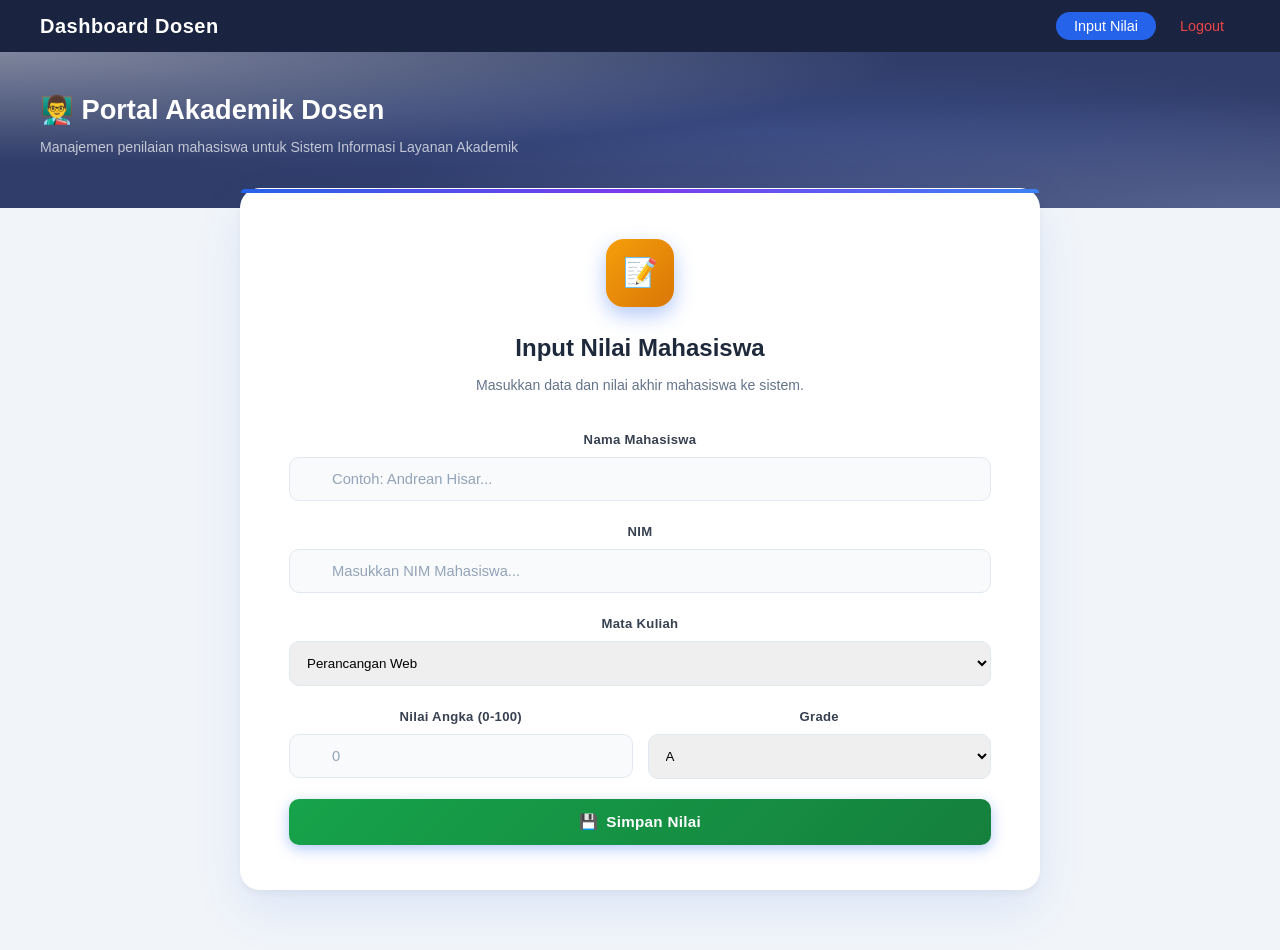
==== dashboard-dosen.html @ 6b9b2388 "update project SIPMK" ====
<!DOCTYPE html>
<html lang="id">
<head>
    <meta charset="UTF-8">
    <meta name="viewport" content="width=device-width, initial-scale=1.0">
    <title>Dashboard Dosen - SIPMK</title>
    <link rel="stylesheet" href="css/style.css">
</head>
<body>
    <header>
        <div class="container header-flex">
            <div class="logo"><h1>Dashboard Dosen</h1></div>
            <nav>
                <ul class="nav-menu">
                    <li><a href="#" class="active">Input Nilai</a></li>
                    <li><a href="login.html" id="btn-logout" style="color: #ef4444;">Logout</a></li>
                </ul>
            </nav>
        </div>
    </header>

    <div class="hasil-hero">
        <div class="container hasil-hero-inner">
            <div class="hasil-hero-left">
                <h2>👨‍🏫 Portal Akademik Dosen</h2>
                <p>Manajemen penilaian mahasiswa untuk Sistem Informasi Layanan Akademik</p>
            </div>
        </div>
    </div>

    <section class="container hasil-penilaian">
        <div class="form-card" style="max-width: 800px; margin: 0 auto; margin-top: -80px;">
            <div class="form-icon" style="background: linear-gradient(135deg, #f59e0b, #d97706);">📝</div>
            <h2>Input Nilai Mahasiswa</h2>
            <p>Masukkan data dan nilai akhir mahasiswa ke sistem.</p>

            <form id="form-input-dosen">
                <div class="form-group">
                    <label class="form-label">Nama Mahasiswa</label>
                    <input type="text" id="in_nama" placeholder="Contoh: Andrean Hisar..." required>
                </div>
                <div class="form-group">
                    <label class="form-label">NIM</label>
                    <input type="text" id="in_nim" placeholder="Masukkan NIM Mahasiswa..." required>
                </div>
                <div class="form-group">
                    <label class="form-label">Mata Kuliah</label>
                    <select id="in_mk" required style="width: 100%; padding: 13px; border: 1.5px solid #e2e8f0; border-radius: 10px;">
                        <option value="Perancangan Web">Perancangan Web</option>
                        <option value="Sistem Basis Data">Sistem Basis Data</option>
                        <option value="Algoritma Pemrograman">Algoritma Pemrograman</option>
                    </select>
                </div>
                <div class="form-group" style="display: flex; gap: 15px;">
                    <div style="flex: 1;">
                        <label class="form-label">Nilai Angka (0-100)</label>
                        <input type="number" id="in_nilai" min="0" max="100" placeholder="0" required>
                    </div>
                    <div style="flex: 1;">
                        <label class="form-label">Grade</label>
                        <select id="in_grade" required style="width: 100%; padding: 13px; border: 1.5px solid #e2e8f0; border-radius: 10px;">
                            <option value="A">A</option>
                            <option value="B+">B+</option>
                            <option value="B">B</option>
                            <option value="C">C</option>
                            <option value="D">D</option>
                            <option value="E">E</option>
                        </select>
                    </div>
                </div>
                <button type="submit" class="btn-submit" style="background: linear-gradient(135deg, #16a34a, #15803d);">
                    <span>💾</span> Simpan Nilai
                </button>
            </form>
        </div>
    </section>
    
    <script src="js/script.js"></script>
</body>
</html>
---- css/style.css ----
/* Reset & General */
* {
    margin: 0;
    padding: 0;
    box-sizing: border-box;
}

body {
    font-family: 'Segoe UI', Arial, sans-serif;
    background-color: #f1f5f9;
    color: #1e293b;
    line-height: 1.6;
    scroll-behavior: smooth;
    min-height: 100vh;
}

.container {
    max-width: 1280px;
    margin: auto;
    padding: 0 40px;
}

/* ===== HEADER ===== */
header {
    background-color: #1a2340;
    color: white;
    padding: 0;
    position: sticky;
    top: 0;
    z-index: 1000;
    height: 52px;
    display: flex;
    align-items: center;
}

.header-flex {
    display: flex;
    justify-content: space-between;
    align-items: center;
    width: 100%;
}

.logo h1 {
    font-size: 1.25rem;
    font-weight: 700;
    color: white;
    letter-spacing: 0.5px;
}

nav ul {
    list-style: none;
    display: flex;
    align-items: center;
    gap: 8px;
}

nav ul li a {
    color: rgba(255, 255, 255, 0.85);
    text-decoration: none;
    font-size: 0.9rem;
    font-weight: 500;
    padding: 6px 16px;
    border-radius: 20px;
    transition: 0.2s;
}

nav ul li a:hover {
    color: white;
    background: rgba(255, 255, 255, 0.1);
}

nav ul li a.active {
    background: #2563eb;
    color: white;
    border-radius: 20px;
    padding: 6px 18px;
}

/* Garis Hr */
hr{
    border:none;
    height:1px;
    background: linear-gradient(to right, transparent, #94a3b8, transparent);
    margin: 0;
}

/* ===== HERO ===== */
.hero {
    background:
        radial-gradient(ellipse at 0% 0%, #212945 0%, transparent 50%),
        radial-gradient(ellipse at 100% 100%, #212945 0%, transparent 50%),
        radial-gradient(ellipse at 100% 0%, #212945 0%, transparent 45%),
        radial-gradient(ellipse at 0% 100%, #212945 0%, transparent 45%), #212945
}

.hero::before {
    content: '';
    position: absolute;
    inset: 0;
    background:
        radial-gradient(ellipse at 60% 50%, rgba(59, 130, 246, 0.15) 0%, transparent 60%),
        radial-gradient(ellipse at 20% 80%, rgba(30, 58, 138, 0.3) 0%, transparent 50%);
}

/* Geometric diagonal lines like reference */
.hero::after {
    content: '';
    position: absolute;
    top: -50%;
    right: 0;
    width: 55%;
    height: 200%;
    background: linear-gradient(135deg, transparent 40%, rgba(255, 255, 255, 0.03) 40%, rgba(255, 255, 255, 0.03) 50%, transparent 50%),
        linear-gradient(135deg, transparent 55%, rgba(255, 255, 255, 0.02) 55%, rgba(255, 255, 255, 0.02) 65%, transparent 65%);
    pointer-events: none;
}

.hero-overlay {
    position: relative;
    z-index: 2;
    padding: 55px 0 70px;
    min-height: 320px;
    display: flex;
    align-items: center;
}

.hero-layout {
    display: flex;
    align-items: center;
    justify-content: space-between;
    width: 100%;
}

.hero-content {
    color: white;
    max-width: 520px;
}

.hero-content .subtitle {
    font-size: 1rem;
    font-weight: 400;
    color: rgba(255, 255, 255, 0.8);
    margin-bottom: 4px;
}

.hero-content h2 {
    font-size: 2.6rem;
    font-weight: 800;
    margin-bottom: 12px;
    line-height: 1.15;
    color: white;
}

.hero-content .desc {
    font-size: 0.95rem;
    color: rgba(255, 255, 255, 0.75);
    margin-bottom: 28px;
}

/* ===== HERO BANNER HASIL ===== */
.hasil-hero {
    background:
        radial-gradient(ellipse at 0% 0%, #7e859c 0%, transparent 50%),
        radial-gradient(ellipse at 100% 100%, #55628f 0%, transparent 50%),
        #303d6a;
    padding: 36px 0 50px;
    position: relative;
    overflow: hidden;
}

.hasil-hero::after {
    content: '';
    position: absolute;
    inset: 0;
    background: radial-gradient(ellipse at 60% 50%, rgba(100, 140, 255, 0.15) 0%, transparent 65%);
    pointer-events: none;
}

.hasil-hero-inner {
    position: relative;
    z-index: 2;
    display: flex;
    align-items: center;
    justify-content: space-between;
}

.hasil-hero-left h2 {
    font-size: 1.7rem;
    font-weight: 800;
    color: white;
    margin-bottom: 4px;
}

.hasil-hero-left p {
    font-size: 0.88rem;
    color: rgba(255, 255, 255, 0.7);
}

/* desain bagian semester */
.semester-badge {
    display: inline-flex;
    align-items: center;
    gap: 6px;
    background: rgba(255, 255, 255, 0.15);
    border: 1px solid rgba(255, 255, 255, 0.25);
    color: white;
    font-size: 0.82rem;
    font-weight: 600;
    padding: 6px 14px;
    border-radius: 20px;
    backdrop-filter: blur(8px);
}

 /* ===== SUMMARY CARDS ===== */
.summary-cards {
    display: grid;
    grid-template-columns: repeat(3, 1fr);
    gap: 16px;
    margin-top: -28px;
    position: relative;
    z-index: 10;
    margin-bottom: 28px;
}

.summary-card {
    background: white;
    border-radius: 14px;
    padding: 20px 22px;
    display: flex;
    align-items: center;
    gap: 16px;
    box-shadow: 0 4px 16px rgba(0, 0, 0, 0.08);
    border: 1px solid #f0f4f8;
    transition: 0.2s;
}

.summary-card:hover {
    transform: translateY(-3px);
    box-shadow: 0 8px 24px rgba(0, 0, 0, 0.1);
}

.summary-icon {
    width: 50px;
    height: 50px;
    border-radius: 12px;
    display: flex;
    align-items: center;
    justify-content: center;
    font-size: 20px;
    flex-shrink: 0;
}

.summary-icon.blue {
    background: linear-gradient(135deg, #dbeafe, #93c5fd);
}

.summary-icon.green {
    background: linear-gradient(135deg, #dcfce7, #6ee7b7);
}

.summary-icon.orange {
    background: linear-gradient(135deg, #fef3c7, #fcd34d);
}

.summary-info h4 {
    font-size: 1.4rem;
    font-weight: 800;
    color: #1e293b;
    line-height: 1;
    margin-bottom: 3px;
}

.summary-info p {
    font-size: 0.78rem;
    color: #64748b;
}

.btn-action {
    display: inline-flex;
    align-items: center;
    gap: 8px;
    background-color: #2563eb;
    color: white;
    padding: 11px 24px;
    border-radius: 6px;
    text-decoration: none;
    font-weight: 600;
    font-size: 0.9rem;
    transition: 0.2s;
}

.btn-action:hover {
    background-color: #1d4ed8;
    transform: translateY(-1px);
}

/* Hero Illustration (laptop mockup area) */
/* ILUSTRASI LAPTOP */
.illustration {
    position: relative;
    width: 480px;
    height: 300px;
}

.laptop {
    position: absolute;
    right: 30px;
    bottom: 30px;
    width: 310px;
}

.laptop-lid {
    width: 280px;
    height: 185px;
    background: #c8d3eb;
    border-radius: 12px 12px 0 0;
    padding: 6px;
    margin-left: 15px;
    box-shadow: 4px -4px 20px rgba(0, 0, 0, 0.25);
}

.laptop-screen {
    width: 100%;
    height: 100%;
    background: white;
    border-radius: 8px 8px 0 0;
    overflow: hidden;
    padding: 12px 14px;
}

.screen-header {
    display: flex;
    justify-content: space-between;
    font-size: 9.5px;
    font-weight: 700;
    color: #374151;
    border-bottom: 1.5px solid #e5e7eb;
    padding-bottom: 7px;
    margin-bottom: 9px;
}

.screen-header span:first-child {
    flex: 1.4;
}

.screen-header span:nth-child(2) {
    flex: 1;
    text-align: center;
}

.screen-header span:last-child {
    flex: 0.8;
    text-align: right;
}

.screen-rows {
    display: flex;
    flex-direction: column;
    gap: 8px;
}

.screen-row {
    display: flex;
    align-items: center;
    justify-content: space-between;
}

.row-bar {
    flex: 1;
    height: 9px;
    background: #eef0f5;
    border-radius: 5px;
    margin-right: 12px;
}

.grade {
    font-size: 8.5px;
    font-weight: 800;
    color: white;
    padding: 2px 6px;
    border-radius: 4px;
    min-width: 22px;
    text-align: center;
}

.grade.a {
    background: #10b981;
}

.grade.bplus {
    background: #3b82f6;
}

.grade.aminus {
    background: #f59e0b;
}

.grade.b {
    background: #ef4444;
}

.window-dots {
    display: flex;
    gap: 4px;
    margin-bottom: 8px;
}

.dot {
    width: 6px;
    height: 6px;
    border-radius: 50%;
    background: #d1d5db;
}

.laptop-base {
    width: 310px;
    height: 14px;
    background: linear-gradient(to bottom, #b0bcdc, #8898c4);
    border-radius: 0 0 6px 6px;
}

.laptop-foot {
    width: 310px;
    height: 6px;
    background: linear-gradient(to bottom, #7080b0, #5a6a9a);
    border-radius: 0 0 8px 8px;
}

.cap-group {
    position: absolute;
    left: 10px;
    bottom: 50px;
}

.cap-wrapper {
    position: relative;
    width: 110px;
    height: 80px;
}

.cap-board {
    position: absolute;
    top: 0;
    left: 50%;
    transform: translateX(-50%);
    width: 110px;
    height: 18px;
    background: linear-gradient(135deg, #1a2a5e, #243580);
    border-radius: 3px;
    box-shadow: 0 4px 12px rgba(0, 0, 0, 0.35);
    z-index: 3;
}

.cap-board::after {
    content: '';
    position: absolute;
    bottom: -5px;
    left: 50%;
    transform: translateX(-50%);
    border-left: 8px solid transparent;
    border-right: 8px solid transparent;
    border-top: 6px solid #1a2a5e;
}

.cap-dome {
    position: absolute;
    top: 16px;
    left: 50%;
    transform: translateX(-50%);
    width: 72px;
    height: 42px;
    background: linear-gradient(160deg, #243580, #1a2a5e);
    border-radius: 6px 6px 10px 10px;
    z-index: 2;
}

.tassel-base {
    position: absolute;
    top: 6px;
    right: 14px;
    width: 8px;
    height: 8px;
    background: #d4a017;
    border-radius: 50%;
    z-index: 4;
}

.tassel-string {
    position: absolute;
    top: 10px;
    right: 17px;
    width: 2px;
    height: 35px;
    background: linear-gradient(to bottom, #d4a017, #b8860b);
    z-index: 4;
}

.tassel-end {
    position: absolute;
    top: 44px;
    right: 10px;
    display: flex;
    gap: 2px;
    z-index: 4;
}

.tassel-end span {
    display: block;
    width: 2px;
    height: 10px;
    background: #d4a017;
    border-radius: 1px;
}

.book-bottom {
    width: 100px;
    height: 14px;
    background: linear-gradient(to right, #1e3a7a, #2a4fa0);
    border-radius: 3px;
    position: absolute;
    bottom: 0;
    left: 0;
    box-shadow: 0 4px 10px rgba(0, 0, 0, 0.3);
}

.book-top {
    width: 90px;
    height: 14px;
    background: linear-gradient(to right, #243f8a, #3058b8);
    border-radius: 3px;
    position: absolute;
    bottom: 14px;
    left: 5px;
}

.diploma {
    position: absolute;
    bottom: -4px;
    left: 50%;
    transform: translateX(-50%);
    width: 70px;
    height: 18px;
    background: #f0e6c8;
    border-radius: 10px;
    border: 1.5px solid #d4c090;
}

.plant-group {
    position: absolute;
    right: 0;
    bottom: 28px;
}

.pot {
    width: 40px;
    height: 30px;
    background: linear-gradient(to bottom, #e8e0d0, #d4c9b0);
    border-radius: 0 0 8px 8px;
    margin: 0 auto;
    position: relative;
}

.pot::before {
    content: '';
    position: absolute;
    top: -5px;
    left: -4px;
    width: 48px;
    height: 10px;
    background: #c8bda0;
    border-radius: 4px;
}

.stem {
    width: 3px;
    height: 35px;
    background: #4a7c3f;
    margin: 0 auto;
    border-radius: 2px;
}

.leaves {
    position: relative;
    width: 80px;
    height: 60px;
    margin: 0 auto;
}

.leaf {
    position: absolute;
    border-radius: 50% 0 50% 0;
}

.shadow-laptop {
    position: absolute;
    bottom: 24px;
    right: 28px;
    width: 300px;
    height: 10px;
    background: rgba(0, 0, 0, 0.2);
    border-radius: 50%;
    filter: blur(6px);
}

.shadow-cap {
    position: absolute;
    bottom: 44px;
    left: 8px;
    width: 110px;
    height: 8px;
    background: rgba(0, 0, 0, 0.18);
    border-radius: 50%;
    filter: blur(5px);
}

.shadow-plant {
    position: absolute;
    bottom: 22px;
    right: 0;
    width: 70px;
    height: 7px;
    background: rgba(0, 0, 0, 0.15);
    border-radius: 50%;
    filter: blur(5px);
}

.laptop-screen .screen-header {
    display: flex;
    justify-content: space-between;
    font-size: 11px;
    font-weight: 600;
    color: #374151;
    border-bottom: 1px solid #e5e7eb;
    padding-bottom: 8px;
    margin-bottom: 10px;
}

.screen-rows {
    display: flex;
    flex-direction: column;
    gap: 7px;
}

.screen-row {
    display: flex;
    justify-content: space-between;
    align-items: center;
}


/* ===== CARDS GRID (overlapping hero) ===== */
.cards-section {
    background: #f1f5f9;
    padding: 0;
    position: relative;
    z-index: 10;
}

.cards-grid {
    display: grid;
    grid-template-columns: repeat(3, 1fr);
    gap: 0;
    margin-top: -30px;
    position: relative;
    z-index: 10;
    background: transparent;
    padding: 0 40px;
    max-width: 1280px;
    margin-left: auto;
    margin-right: auto;
}

.card {
    background: white;
    padding: 28px 30px;
    border-radius: 0;
    box-shadow: 0 2px 12px rgba(0, 0, 0, 0.08);
    display: flex;
    align-items: center;
    gap: 18px;
    cursor: pointer;
    transition: 0.2s;
    border-right: 1px solid #f0f0f0;
    position: relative;
}

.card:first-child {
    border-radius: 10px 0 0 10px;
}

.card:last-child {
    border-radius: 0 10px 10px 0;
    border-right: none;
}

.card:hover {
    background: #fafbff;
}

.card-icon-wrap {
    width: 52px;
    height: 52px;
    border-radius: 10px;
    display: flex;
    align-items: center;
    justify-content: center;
    font-size: 22px;
    flex-shrink: 0;
}

.card-icon-wrap.blue-light {
    background: #dbeafe;
}

.card-icon-wrap.green-light {
    background: #dcfce7;
}

.card-icon-wrap.purple-light {
    background: #ede9fe;
}

.card-text h3 {
    font-size: 1rem;
    font-weight: 700;
    color: #1e293b;
    margin-bottom: 4px;
}

.card-text p {
    font-size: 0.8rem;
    color: #64748b;
    line-height: 1.4;
}

.card-arrow {
    margin-left: auto;
    color: #94a3b8;
    font-size: 1rem;
    flex-shrink: 0;
}

/* ===== STEPS SECTION ===== */
.steps-section {
    background: #f1f5f9;
    padding: 50px 0 40px;
}

.section-title {
    font-size: 1.15rem;
    font-weight: 700;
    color: #1e293b;
    margin-bottom: 6px;
    position: relative;
    display: inline-block;
}

.section-title::after {
    content: '';
    position: absolute;
    bottom: -6px;
    left: 0;
    width: 36px;
    height: 3px;
    background: #2563eb;
    border-radius: 2px;
}

.steps-modern {
    display: grid;
    grid-template-columns: 1fr 80px 1fr 80px 1fr;
    align-items: center;
    gap: 0;
    margin-top: 28px;
}

.step-modern {
    background: white;
    border-radius: 10px;
    padding: 22px 20px;
    display: flex;
    align-items: center;
    gap: 16px;
    border: 1px solid #e8ecf0;
    box-shadow: 0 2px 8px rgba(0, 0, 0, 0.04);
    position: relative;
}

.icon-circle {
    width: 54px;
    height: 54px;
    border-radius: 50%;
    display: flex;
    align-items: center;
    justify-content: center;
    font-size: 22px;
    flex-shrink: 0;
}

.icon-circle.blue {
    background: linear-gradient(135deg, #bfdbfe, #60a5fa);
}

.icon-circle.green {
    background: linear-gradient(135deg, #bbf7d0, #34d399);
}

.icon-circle.purple {
    background: linear-gradient(135deg, #ddd6fe, #a78bfa);
}

.step-text {
    flex: 1;
}

.badge {
    display: inline-flex;
    align-items: center;
    justify-content: center;
    width: 22px;
    height: 22px;
    border-radius: 50%;
    font-size: 11px;
    font-weight: 700;
    color: white;
    margin-bottom: 4px;
}

.badge.blue {
    background: linear-gradient(135deg, #2563eb, #60a5fa);
}

.badge.green {
    background: linear-gradient(135deg, #16a34a, #34d399);
}

.badge.purple {
    background: linear-gradient(135deg, #7c3aed, #a78bfa);
}

.step-text h3 {
    font-size: 0.95rem;
    font-weight: 700;
    color: #1e293b;
    margin-bottom: 3px;
}

.step-text p {
    font-size: 0.78rem;
    color: #64748b;
    line-height: 1.4;
}

/* Connector */
.connector {
    display: flex;
    align-items: center;
    justify-content: center;
    position: relative;
    height: 2px;
}

.connector::before {
    content: "";
    position: absolute;
    width: 100%;
    height: 2px;
    background: repeating-linear-gradient(to right,
            #cbd5e1, #cbd5e1 5px,
            transparent 5px, transparent 10px);
}

.circle-arrow {
    width: 30px;
    height: 30px;
    background: white;
    border-radius: 50%;
    border: 1px solid #e2e8f0;
    display: flex;
    align-items: center;
    justify-content: center;
    font-size: 13px;
    color: #475569;
    z-index: 2;
    box-shadow: 0 1px 4px rgba(0, 0, 0, 0.08);
}

/* ===== INFO / STATS SECTION ===== */
.info-section {
    background: #f1f5f9;
    padding: 20px 0 50px;
}

.info-grid {
    display: grid;
    grid-template-columns: repeat(3, 1fr);
    gap: 20px;
}

.info-box {
    background: white;
    border-radius: 12px;
    padding: 28px 30px;
    display: flex;
    align-items: center;
    gap: 20px;
    box-shadow: 0 2px 8px rgba(0, 0, 0, 0.05);
    border: 1px solid #e8ecf0;
    position: relative;
    overflow: hidden;
}

.info-icon {
    width: 58px;
    height: 58px;
    border-radius: 50%;
    display: flex;
    align-items: center;
    justify-content: center;
    font-size: 24px;
    flex-shrink: 0;
    color: white;
}

.info-icon.blue {
    background: linear-gradient(135deg, #1d4ed8, #3b82f6);
    box-shadow: 0 4px 14px rgba(37, 99, 235, 0.4);
}

.info-icon.green {
    background: linear-gradient(135deg, #15803d, #22c55e);
    box-shadow: 0 4px 14px rgba(22, 163, 74, 0.4);
}

.info-icon.purple {
    background: linear-gradient(135deg, #6d28d9, #a855f7);
    box-shadow: 0 4px 14px rgba(124, 58, 237, 0.4);
}

.info-content h3 {
    font-size: 2rem;
    font-weight: 800;
    line-height: 1;
    margin-bottom: 2px;
}

.info-content h3.blue-text {
    background: linear-gradient(135deg, #1d4ed8, #3b82f6);
    -webkit-background-clip: text;
    -webkit-text-fill-color: transparent;
    background-clip: text;
}

.info-content h3.green-text {
    background: linear-gradient(135deg, #15803d, #22c55e);
    -webkit-background-clip: text;
    -webkit-text-fill-color: transparent;
    background-clip: text;
}

.info-content h3.purple-text {
    background: linear-gradient(135deg, #6d28d9, #a855f7);
    -webkit-background-clip: text;
    -webkit-text-fill-color: transparent;
    background-clip: text;
}

.info-content .info-label {
    font-size: 0.85rem;
    font-weight: 600;
    color: #374151;
}

.info-content .info-sub {
    font-size: 0.75rem;
    color: #94a3b8;
}

/* ===== FORM SECTION ===== */
.form-section {
    display: flex;
    justify-content: center;
    align-items: center;
    min-height: calc(100vh - 52px);
    padding: 40px 20px;
    position: relative;
    overflow: hidden;
}

/* ===== CARD BARU ===== */
.form-card {
    background: white;
    padding: 50px 48px 44px;
    border-radius: 20px;
    width: 100%;
    max-width: 480px;
    box-shadow:
        0 4px 6px rgba(0,0,0,0.04),
        0 20px 50px rgba(37,99,235,0.10);
    position: relative;
    z-index: 2;
    border: 1px solid rgba(255,255,255,0.8);
    text-align: center;
}

/* Garis aksen atas card */
.form-card::before {
    content: '';
    position: absolute;
    top: 0;
    left: 0;
    right: 0;
    height: 4px;
    background: linear-gradient(90deg, #2563eb, #7c3aed, #3b82f6);
    border-radius: 20px 20px 0 0;
}

.form-card h2 {
    font-size: 1.5rem;
    font-weight: 800;
    color: #1e293b;
    margin-bottom: 8px;
    text-align: center;
}

.form-card p {
    font-size: 0.88rem;
    color: #64748b;
    margin-bottom: 32px;
    text-align: center;
    line-height: 1.5;
}


/* Background dekorasi lingkaran */
.form-section::before {
    content: '';
    position: absolute;
    top: -120px;
    right: -120px;
    width: 400px;
    height: 400px;
    background: radial-gradient(circle, rgba(37,99,235,0.08) 0%, transparent 70%);
    border-radius: 50%;
    pointer-events: none;
}

.form-section::after {
    content: '';
    position: absolute;
    bottom: -100px;
    left: -100px;
    width: 350px;
    height: 350px;
    background: radial-gradient(circle, rgba(124,58,237,0.07) 0%, transparent 70%);
    border-radius: 50%;
    pointer-events: none;
}

/* Icon di atas judul */
.form-icon{
    width: 68px;
    height: 68px;
    background: linear-gradient(135deg, #2563eb, #7c3aed);
    border-radius: 18px;
    display: flex;
    align-items: center;
    justify-content: center;
    font-size: 28px;
    margin: 0 auto 22px;
    box-shadow: 0 8px 20px rgba(37,99,235,0.35);
}
/* Label input */
.form-label{
    display: block;
    font-size: 0.82rem;
    font-weight: 600;
    color: #374151;
    margin-bottom: 7px;
    letter-spacing: 0.3px;
}

 /* Input field baru */
 .form-group {
    margin-bottom: 20px;
    position: relative;
}

.input-icon {
    position: absolute;
    left: 14px;
    top: 50%;
    transform: translateY(-50%);
    font-size: 16px;
    color: #94a3b8;
    pointer-events: none;
}

.form-group input {
    width: 100%;
    padding: 13px 14px 13px 42px;
    border: 1.5px solid #e2e8f0;
    border-radius: 10px;
    outline: none;
    font-size: 0.92rem;
    color: #1e293b;
    background: #f8fafc;
    transition: 0.2s;
}

.form-group input:focus {
    border-color: #2563eb;
    background: white;
    box-shadow: 0 0 0 3px rgba(37,99,235,0.12);
}

.form-group input::placeholder {
    color: #94a3b8;
}

/* Tombol Submit */
.btn-submit {
    width: 100%;
    padding: 14px;
    background: linear-gradient(135deg, #2563eb, #1d4ed8);
    color: white;
    border: none;
    border-radius: 10px;
    cursor: pointer;
    font-weight: 700;
    font-size: 0.95rem;
    letter-spacing: 0.3px;
    transition: 0.25s;
    box-shadow: 0 4px 14px rgba(37,99,235,0.35);
    margin-top: 4px;
    display: flex;
    align-items: center;
    justify-content: center;
    gap: 8px;
}

.btn-submit:hover {
    background: linear-gradient(135deg, #1d4ed8, #1e40af);
    transform: translateY(-2px);
    box-shadow: 0 8px 20px rgba(37,99,235,0.45);
}

.btn-submit:active {
    transform: translateY(0);
}

/* Link balik dari hasil */
.back-btn {
    display: inline-flex;
    align-items: center;
    gap: 8px;
    background: rgb(255, 255, 255);
    color: rgba(0, 0, 0, 0.795);
    padding: 10px 20px;
    border-radius: 10px;
    text-decoration: none;
    font-size: 0.85rem;
    font-weight: 600;
    border: 1px solid #e2e8f0;
    transition: 0.2s;
    box-shadow: 0 2px 6px rgba(0, 0, 0, 0.05);
}

.back-btn:hover {
    background: #f8faff;
    border-color: #2563eb;
    color: #2563eb;
    transform: translateX(-3px);
}


/* Link balik ke beranda */
.back-link {
    display: flex;
    align-items: center;
    justify-content: center;
    gap: 6px;
    margin-top: 22px;
    font-size: 0.83rem;
    color: #536d91;
    text-decoration: none;
    transition: 0.2s;
}

.back-link:hover {
    color: #2563eb;
}

/* Badge info di bawah form */
.form-badge {
    display: flex;
    align-items: center;
    gap: 8px;
    background: linear-gradient(135deg, #eff6ff, #f5f3ff);
    border: 1px solid #dbeafe;
    border-radius: 10px;
    padding: 12px 16px;
    margin-top: 20px;
}

.form-badge span {
    font-size: 13px;
}

.form-badge p {
    font-size: 0.78rem;
    color: #3b82f6;
    margin: 0;
    font-weight: 500;
    text-align: left;
}

/* ===== TABLE ===== */
.hasil-penilaian {
    padding: 60px 0;
}

.styled-table {
    width: 100%;
    border-collapse: collapse;
    background: white;
    box-shadow: 0 0 20px rgba(0, 0, 0, 0.05);
    border-radius: 10px;
    overflow: hidden;
}

.styled-table thead tr {
    background-color: #1a2340;
    color: white;
    text-align: left;
}

.styled-table th,
.styled-table td {
    padding: 15px 20px;
    font-size: 0.9rem;
}

.styled-table tbody tr {
    border-bottom: 1px solid #f0f0f0;
    transition: 0.15s;
}

.styled-table tbody tr:hover {
    background: #f8fafc;
}

/* Edit Bagian Status */
.status-lulus {
    display: inline-flex;
    align-items: center;
    gap: 5px;
    background: linear-gradient(135deg, #d1fae5, #a7f3d0);
    color: #065f46;
    padding: 5px 14px;
    border-radius: 20px;
    font-size: 0.78rem;
    font-weight: 700;
    border: 1px solid #6ee7b7;
}

.status-ulang {
    display: inline-flex;
    align-items: center;
    gap: 5px;
    background: linear-gradient(135deg, #fee2e2, #fecaca);
    color: #991b1b;
    padding: 5px 14px;
    border-radius: 20px;
    font-size: 0.78rem;
    font-weight: 700;
    border: 1px solid #fca5a5;
}

/* Nilai bar visual */
.nilai-cell {
    display: flex;
    align-items: center;
    gap: 10px;
}

.nilai-bar-bg {
    width: 60px;
    height: 6px;
    background: #e5e7eb;
    border-radius: 3px;
    overflow: hidden;
}

.nilai-bar-fill {
    height: 100%;
    border-radius: 3px;
}

.nilai-bar-fill.tinggi {
    background: linear-gradient(90deg, #10b981, #34d399);
}

.nilai-bar-fill.sedang {
    background: linear-gradient(90deg, #3b82f6, #60a5fa);
    }

.nilai-bar-fill.rendah {
    background: linear-gradient(90deg, #ef4444, #f87171);
}

/* ===== IDENTITAS CARD ===== */
.identitas-card {
    background: white;
    border-radius: 16px;
    padding: 0;
    margin-bottom: 24px;
    box-shadow: 0 2px 12px rgba(0, 0, 0, 0.06);
    border: 1px solid #e8ecf4;
    overflow: hidden;
}

.identitas-header {
    background: linear-gradient(135deg, #46568b, #36486e);
    padding: 14px 24px;
    display: flex;
    align-items: center;
    gap: 10px;
}

.identitas-header h3 {
    color: white;
    font-size: 0.92rem;
    font-weight: 700;
}

.identitas-header span {
    font-size: 18px;
}

.identitas-body {
    padding: 20px 24px;
    display: grid;
    grid-template-columns: repeat(2, 1fr);
    gap: 14px 30px;
}

.identitas-item {
    display: flex;
    flex-direction: column;
    gap: 3px;
}

.identitas-item .label {
    font-size: 0.72rem;
    font-weight: 600;
    color: #94a3b8;
    text-transform: uppercase;
    letter-spacing: 0.5px;
}

.identitas-item .value {
    font-size: 0.9rem;
    font-weight: 600;
    color: #1e293b;
}

/* ===== TABEL Edit ===== */
.table-wrapper {
    background: white;
    border-radius: 16px;
    overflow: hidden;
    box-shadow: 0 2px 12px rgba(0, 0, 0, 0.06);
    border: 1px solid #e8ecf4;
}

.table-top {
    padding: 18px 24px;
    display: flex;
    align-items: center;
    justify-content: space-between;
    border-bottom: 1px solid #f1f5f9;
}

.table-top h3 {
    font-size: 0.95rem;
    font-weight: 700;
    color: #1e293b;
    display: flex;
    align-items: center;
    gap: 8px;
}

.total-sks {
    font-size: 0.8rem;
    color: #64748b;
    background: #f1f5f9;
    padding: 5px 12px;
    border-radius: 20px;
    font-weight: 500;
}



.styled-table thead tr {
    background: linear-gradient(135deg, #38435f, #425070);
    color: white;
    text-align: left;
}

.styled-table th {
    padding: 14px 20px;
    font-size: 0.82rem;
    font-weight: 700;
    letter-spacing: 0.3px;
}

.styled-table td {
    padding: 15px 20px;
    font-size: 0.88rem;
    color: #374151;
    border-bottom: 1px solid #f1f5f9;
}

.styled-table tbody tr:last-child td {
    border-bottom: none;
}

.styled-table tbody tr:hover {
    background: #f8faff;
}

/* Huruf grade warna */
.huruf-a {
    color: #059669;
    font-weight: 800;
    font-size: 1rem;
}

.huruf-bplus {
    color: #2563eb;
    font-weight: 800;
    font-size: 1rem;
}

.huruf-b {
    color: #7c3aed;
    font-weight: 800;
    font-size: 1rem;
}

.huruf-d {
    color: #dc2626;
    font-weight: 800;
    font-size: 1rem;
}



/* ===== FOOTER ===== */
footer {
    background-color: #111827;
    color: #6b7280;
    padding: 14px 0;
}


.footer-flex {
    display: flex;
    justify-content: center;
    align-items: center;
    text-align: center;
    flex-direction: column;
    font-size: 0.82rem;
}

.footer-left p {
    margin-bottom: 4px;
}

.hasil-footer {
    margin-top: 28px;
    display: flex;
    align-items: center;
    justify-content: space-between;
    padding: 16px 0;
}

/* ===== ACTIVE STATE SAAT DIKLIK ===== */

/* Card aktif */
.card {
    cursor: pointer;
    transition: 0.6s;
}

.card.active {
    background: linear-gradient(135deg, #1e40af 0%, #2563eb 50%, #3b82f6 100%);
    box-shadow: 0 8px 25px rgba(37, 99, 235, 0.4);
    border-right-color: transparent;
}

.card.active .card-text h3 {
    color: white;
}

.card.active .card-text p {
    color: rgba(255, 255, 255, 0.8);
}

.card.active .card-arrow {
    color: white;
}

.card.active .card-icon-wrap {
    background: rgba(255, 255, 255, 0.25) !important;
}

/* Card icon gradient */
.card-icon-wrap.blue-light {
    background: linear-gradient(135deg, #bfdbfe, #93c5fd);
}

.card-icon-wrap.green-light {
    background: linear-gradient(135deg, #bbf7d0, #6ee7b7);
}

.card-icon-wrap.purple-light {
    background: linear-gradient(135deg, #ddd6fe, #c4b5fd);
}

/* Step aktif */
.step-modern {
    cursor: pointer;
    transition: 0.25s;
}

.step-modern.active-blue {
    background: linear-gradient(135deg, #eff6ff, #dbeafe);
    border-left: 4px solid #2563eb;
    box-shadow: 0 6px 20px rgba(37, 99, 235, 0.2);
}

.step-modern.active-green {
    background: linear-gradient(135deg, #f0fdf4, #dcfce7);
    border-left: 4px solid #16a34a;
    box-shadow: 0 6px 20px rgba(22, 163, 74, 0.2);
}

.step-modern.active-purple {
    background: linear-gradient(135deg, #faf5ff, #ede9fe);
    border-left: 4px solid #7c3aed;
    box-shadow: 0 6px 20px rgba(124, 58, 237, 0.2);
}

/* Info box aktif */
.info-box {
    cursor: pointer;
    transition: 0.25s;
}

.info-box.active-blue {
    background: linear-gradient(135deg, #eff6ff, #dbeafe);
    border-left: 4px solid #2563eb;
    transform: translateY(-4px);
    box-shadow: 0 12px 30px rgba(37, 99, 235, 0.15);
}

.info-box.active-green {
    background: linear-gradient(135deg, #f0fdf4, #dcfce7);
    border-left: 4px solid #16a34a;
    transform: translateY(-4px);
    box-shadow: 0 12px 30px rgba(22, 163, 74, 0.15);
}

.info-box.active-purple {
    background: linear-gradient(135deg, #faf5ff, #ede9fe);
    border-left: 4px solid #7c3aed;
    transform: translateY(-4px);
    box-shadow: 0 12px 30px rgba(124, 58, 237, 0.15);
}

#menu-toggle{
    display: none;
}

.nav-toggle{
    display: none;
    flex-direction: column;
    gap: 5px;
    cursor: pointer;
}

.nav-toggle span {
    width: 25px;
    height: 3px;
    background: white;
    border-radius: 2px;
}

.nav-menu{
    display: flex;
    gap: 8px;
}

/* RESPONSIVE - TABLET */
@media (max-width: 1024px) {
    .container {
        padding: 0 24px;
    }

    .info-grid {
        grid-template-columns: 1fr 1fr;
    }

    .steps-modern {
        grid-template-columns: 1fr;
        gap: 16px;
    }

    .connector {
        display: none;
    }
}

/* RESPONSIVE - MOBILE */
@media (max-width: 768px) {
    .header-flex{
        flex-wrap: wrap;
    }

    nav {
        position: relative;
    }

    .nav-toggle{
        display: flex;
        align-items: center;
    }

    .nav-menu{
        position: absolute;
        top: 50px;
        right: 0;
        background: #1a2340;
        flex-direction: column;
        width: 220px;
        padding: 10px;
        border-radius: 10px;
        display: none;
    }

    #menu-toggle:checked ~ .nav-menu {
    display: flex;
    }

    .hero-layout {
        flex-direction: column;
        text-align: center;
        gap: 30px;
    }

    .hero-content {
        max-width: 100%;
    }


    .illustration {
        width: 100%;
        height: auto;
    }

    .laptop {
        position: relative;
        width: 90%;
        margin: auto;
        right: 0;
        bottom: 0;
    }

    .laptop-lid {
        width: 100%;
    }

    .laptop-base,
    .laptop-foot {
        width: 100%;
    }

    .nav-menu li {
        width: 100%;
    }

    .nav-menu li a {
        display: block;
        width: 100%;
    }

    header {
        height: auto;
        padding: 10px 0;
    }

    .header-flex {
        flex-direction: row;
        justify-content: space-between;
        align-items: center;
    }

    .info-grid {
        grid-template-columns: 1fr;
    }

    .cards-grid {
        grid-template-columns: 1fr;
        margin-top: 20px;
    }

    .summary-cards {
        grid-template-columns: 1fr;
    }

    .identitas-body {
        grid-template-columns: 1fr;
    }

    .table-wrapper {
        overflow-x: auto;
    }

    .styled-table {
        min-width: 600px;
    }
}

/* SMALL MOBILE (HP kecil) */
@media (max-width: 480px) {

    body {
        font-size: 14px;
    }

    .hero-content h2 {
        font-size: 1.8rem;
    }

    .info-box {
        padding: 20px;
    }

    .form-card {
        padding: 30px 20px;
    }

    footer {
        font-size: 0.7rem;
        padding: 8px 0;
    }
}

/* Animasi */ 
@keyframes fadeIn { 
    from { 
        opacity: 0; 
        transform: translateY(20px); 
    } 
    to { 
        opacity: 1; 
        transform: translateY(0); 
    } 
} 

.hero { 
    animation: fadeIn 0.6s ease;  
}
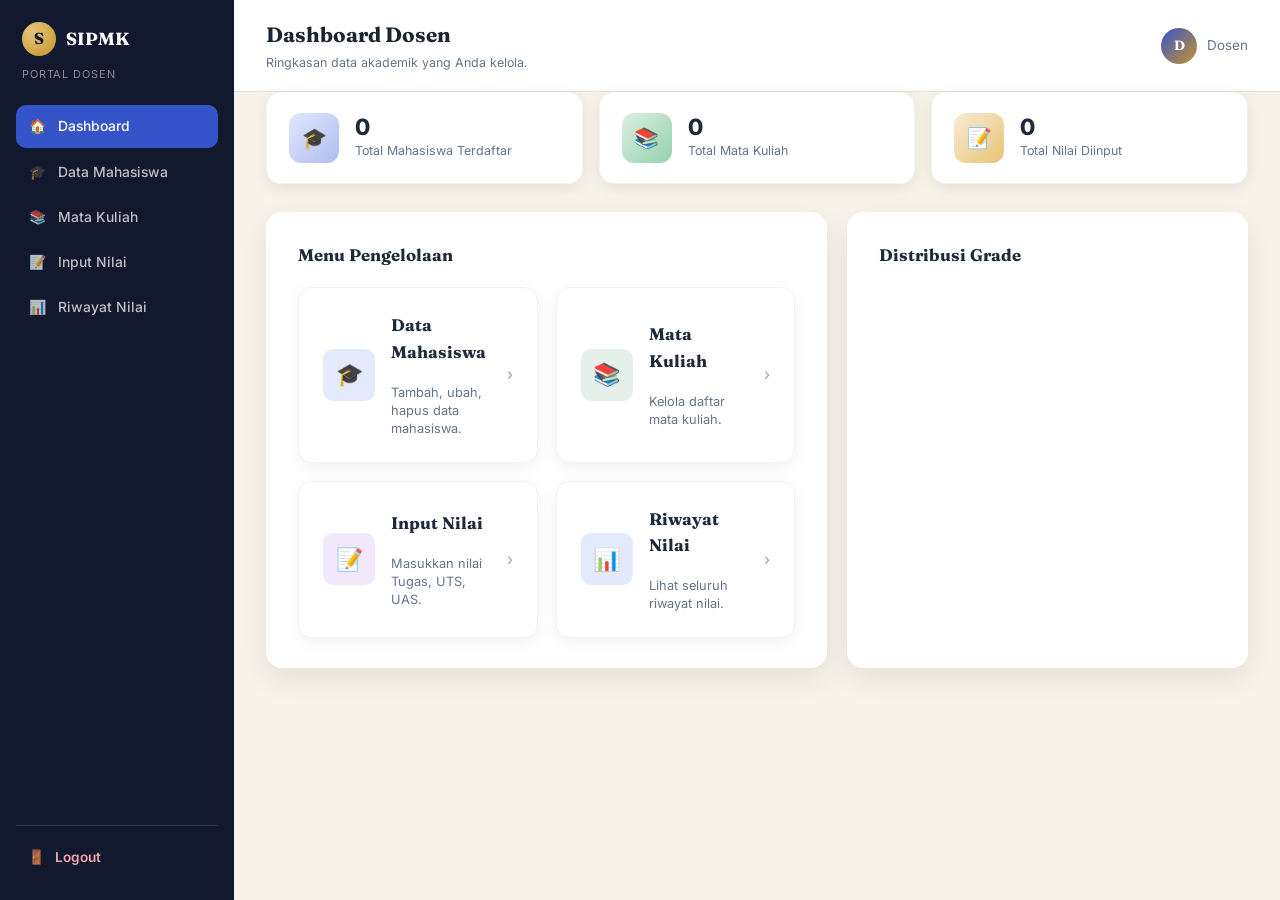
==== commit ed167230: "Bagian Fathur Rizky Ananda" ====
--- a/dashboard-dosen.html
+++ b/dashboard-dosen.html
@@ -4,77 +4,124 @@
     <meta charset="UTF-8">
     <meta name="viewport" content="width=device-width, initial-scale=1.0">
     <title>Dashboard Dosen - SIPMK</title>
+    <link rel="preconnect" href="https://fonts.googleapis.com">
+    <link rel="preconnect" href="https://fonts.gstatic.com" crossorigin>
+    <link href="https://fonts.googleapis.com/css2?family=Fraunces:opsz,wght@9..144,500;9..144,700;9..144,800&family=Inter:wght@400;500;600;700;800&family=JetBrains+Mono:wght@500;700&display=swap" rel="stylesheet">
     <link rel="stylesheet" href="css/style.css">
 </head>
 <body>
-    <header>
-        <div class="container header-flex">
-            <div class="logo"><h1>Dashboard Dosen</h1></div>
-            <nav>
-                <ul class="nav-menu">
-                    <li><a href="#" class="active">Input Nilai</a></li>
-                    <li><a href="login.html" id="btn-logout" style="color: #ef4444;">Logout</a></li>
-                </ul>
+    <div class="app-shell">
+        <aside class="sidebar">
+            <div class="sidebar-brand">
+                <span class="seal">S</span>
+                <h1>SIPMK</h1>
+            </div>
+            <p class="sidebar-role">Portal Dosen</p>
+            <nav class="sidebar-nav">
+                <a href="dashboard-dosen.html" class="active"><span class="icon">🏠</span> Dashboard</a>
+                <a href="data-mahasiswa.html"><span class="icon">🎓</span> Data Mahasiswa</a>
+                <a href="matakuliah.html"><span class="icon">📚</span> Mata Kuliah</a>
+                <a href="input-nilai.html"><span class="icon">📝</span> Input Nilai</a>
+                <a href="riwayat.html"><span class="icon">📊</span> Riwayat Nilai</a>
             </nav>
-        </div>
-    </header>
+            <div class="sidebar-foot">
+                <a href="#" onclick="logout('login-dosen.html')"><span class="icon">🚪</span> Logout</a>
+            </div>
+        </aside>
+        <div class="sidebar-backdrop"></div>
 
-    <div class="hasil-hero">
-        <div class="container hasil-hero-inner">
-            <div class="hasil-hero-left">
-                <h2>👨‍🏫 Portal Akademik Dosen</h2>
-                <p>Manajemen penilaian mahasiswa untuk Sistem Informasi Layanan Akademik</p>
+        <main class="app-main">
+            <div class="mobile-topbar">
+                <button id="sidebarOpen" type="button">☰</button>
+                <h2>Dashboard Dosen</h2>
             </div>
-        </div>
+
+            <div class="topbar">
+                <div>
+                    <h2>Dashboard Dosen</h2>
+                    <p>Ringkasan data akademik yang Anda kelola.</p>
+                </div>
+                <div class="topbar-user">
+                    <div class="avatar">D</div>
+                    <span>Dosen</span>
+                </div>
+            </div>
+
+            <div class="app-content">
+                <div class="summary-cards">
+                    <div class="summary-card">
+                        <div class="summary-icon blue">🎓</div>
+                        <div class="summary-info">
+                            <h4 id="statMahasiswa">0</h4>
+                            <p>Total Mahasiswa Terdaftar</p>
+                        </div>
+                    </div>
+                    <div class="summary-card">
+                        <div class="summary-icon green">📚</div>
+                        <div class="summary-info">
+                            <h4 id="statMK">0</h4>
+                            <p>Total Mata Kuliah</p>
+                        </div>
+                    </div>
+                    <div class="summary-card">
+                        <div class="summary-icon orange">📝</div>
+                        <div class="summary-info">
+                            <h4 id="statNilai">0</h4>
+                            <p>Total Nilai Diinput</p>
+                        </div>
+                    </div>
+                </div>
+
+                <div style="display:grid; grid-template-columns: 1.4fr 1fr; gap:20px; margin-bottom:28px;" class="dosen-grid">
+                    <div class="panel" style="margin-top:0;">
+                        <h3>Menu Pengelolaan</h3>
+                        <div class="quick-links" style="margin-bottom:0;">
+                            <a href="data-mahasiswa.html" class="link-card">
+                                <div class="card-icon-wrap blue-light">🎓</div>
+                                <div class="card-text">
+                                    <h3>Data Mahasiswa</h3>
+                                    <p>Tambah, ubah, hapus data mahasiswa.</p>
+                                </div>
+                                <span class="card-arrow">›</span>
+                            </a>
+                            <a href="matakuliah.html" class="link-card">
+                                <div class="card-icon-wrap green-light">📚</div>
+                                <div class="card-text">
+                                    <h3>Mata Kuliah</h3>
+                                    <p>Kelola daftar mata kuliah.</p>
+                                </div>
+                                <span class="card-arrow">›</span>
+                            </a>
+                            <a href="input-nilai.html" class="link-card">
+                                <div class="card-icon-wrap purple-light">📝</div>
+                                <div class="card-text">
+                                    <h3>Input Nilai</h3>
+                                    <p>Masukkan nilai Tugas, UTS, UAS.</p>
+                                </div>
+                                <span class="card-arrow">›</span>
+                            </a>
+                            <a href="riwayat.html" class="link-card">
+                                <div class="card-icon-wrap blue-light">📊</div>
+                                <div class="card-text">
+                                    <h3>Riwayat Nilai</h3>
+                                    <p>Lihat seluruh riwayat nilai.</p>
+                                </div>
+                                <span class="card-arrow">›</span>
+                            </a>
+                        </div>
+                    </div>
+
+                    <div class="panel" style="margin-top:0;">
+                        <h3>Distribusi Grade</h3>
+                        <div class="chart-card" id="gradeChart" style="box-shadow:none; padding:0;"></div>
+                    </div>
+                </div>
+            </div>
+        </main>
     </div>
 
-    <section class="container hasil-penilaian">
-        <div class="form-card" style="max-width: 800px; margin: 0 auto; margin-top: -80px;">
-            <div class="form-icon" style="background: linear-gradient(135deg, #f59e0b, #d97706);">📝</div>
-            <h2>Input Nilai Mahasiswa</h2>
-            <p>Masukkan data dan nilai akhir mahasiswa ke sistem.</p>
-
-            <form id="form-input-dosen">
-                <div class="form-group">
-                    <label class="form-label">Nama Mahasiswa</label>
-                    <input type="text" id="in_nama" placeholder="Contoh: Andrean Hisar..." required>
-                </div>
-                <div class="form-group">
-                    <label class="form-label">NIM</label>
-                    <input type="text" id="in_nim" placeholder="Masukkan NIM Mahasiswa..." required>
-                </div>
-                <div class="form-group">
-                    <label class="form-label">Mata Kuliah</label>
-                    <select id="in_mk" required style="width: 100%; padding: 13px; border: 1.5px solid #e2e8f0; border-radius: 10px;">
-                        <option value="Perancangan Web">Perancangan Web</option>
-                        <option value="Sistem Basis Data">Sistem Basis Data</option>
-                        <option value="Algoritma Pemrograman">Algoritma Pemrograman</option>
-                    </select>
-                </div>
-                <div class="form-group" style="display: flex; gap: 15px;">
-                    <div style="flex: 1;">
-                        <label class="form-label">Nilai Angka (0-100)</label>
-                        <input type="number" id="in_nilai" min="0" max="100" placeholder="0" required>
-                    </div>
-                    <div style="flex: 1;">
-                        <label class="form-label">Grade</label>
-                        <select id="in_grade" required style="width: 100%; padding: 13px; border: 1.5px solid #e2e8f0; border-radius: 10px;">
-                            <option value="A">A</option>
-                            <option value="B+">B+</option>
-                            <option value="B">B</option>
-                            <option value="C">C</option>
-                            <option value="D">D</option>
-                            <option value="E">E</option>
-                        </select>
-                    </div>
-                </div>
-                <button type="submit" class="btn-submit" style="background: linear-gradient(135deg, #16a34a, #15803d);">
-                    <span>💾</span> Simpan Nilai
-                </button>
-            </form>
-        </div>
-    </section>
-    
     <script src="js/script.js"></script>
+    <script src="js/ui.js"></script>
+    <script src="js/dashboard-dosen.js"></script>
 </body>
-</html>+</html>
--- a/css/style.css
+++ b/css/style.css
@@ -1462,6 +1462,7 @@
     background-color: #111827;
     color: #6b7280;
     padding: 14px 0;
+    margin-top: 38px;
 }
 
 
@@ -1772,4 +1773,478 @@
 
 .hero { 
     animation: fadeIn 0.6s ease;  
-} +} 
+/* =========================================================
+   TAMBAHAN: PANEL CRUD, HUB DASHBOARD, TABEL FORM (Lanjutan Proyek)
+   ========================================================= */
+.page-hero {
+    background:
+        radial-gradient(ellipse at 0% 0%, #212945 0%, transparent 50%),
+        linear-gradient(135deg, #1a2340 0%, #232c4f 100%);
+    padding: 34px 0 70px;
+    color: #fff;
+}
+
+.page-hero h2 { font-size: 1.5rem; font-weight: 800; margin-bottom: 6px; }
+.page-hero p { font-size: 0.85rem; color: rgba(255,255,255,0.75); }
+
+.page-body { padding-bottom: 60px; }
+
+.panel {
+    background: #fff;
+    border-radius: 16px;
+    padding: 30px 32px;
+    box-shadow: 0 10px 30px rgba(0,0,0,0.08);
+    margin-top: -46px;
+    position: relative;
+    z-index: 5;
+    margin-bottom: 26px;
+}
+
+.panel h3 {
+    font-size: 1.05rem;
+    font-weight: 700;
+    color: #1e293b;
+    margin-bottom: 18px;
+}
+
+.field-grid {
+    display: grid;
+    grid-template-columns: repeat(auto-fit, minmax(200px, 1fr));
+    gap: 16px;
+    margin-bottom: 18px;
+}
+
+.field { display: flex; flex-direction: column; gap: 6px; }
+
+.field label {
+    font-size: 0.8rem;
+    font-weight: 600;
+    color: #374151;
+}
+
+.field input, .field select {
+    padding: 11px 13px;
+    border: 1.5px solid #e2e8f0;
+    border-radius: 10px;
+    font-size: 0.9rem;
+    background: #f8fafc;
+    outline: none;
+    transition: 0.2s;
+    color: #1e293b;
+    width: 100%;
+}
+
+.field input:focus, .field select:focus {
+    border-color: #2563eb;
+    background: #fff;
+    box-shadow: 0 0 0 3px rgba(37,99,235,0.12);
+}
+
+.field small { font-size: 0.72rem; color: #94a3b8; }
+
+.panel-actions { display: flex; gap: 10px; flex-wrap: wrap; }
+
+.btn-save, .btn-secondary {
+    padding: 12px 24px;
+    border: none;
+    border-radius: 8px;
+    font-weight: 700;
+    font-size: 0.85rem;
+    cursor: pointer;
+    transition: 0.2s;
+}
+
+.btn-save {
+    background: linear-gradient(135deg, #16a34a, #15803d);
+    color: #fff;
+    box-shadow: 0 4px 14px rgba(22,163,74,0.3);
+}
+.btn-save:hover { transform: translateY(-1px); box-shadow: 0 8px 18px rgba(22,163,74,0.4); }
+
+.btn-secondary { background: #e2e8f0; color: #334155; }
+.btn-secondary:hover { background: #cbd5e1; }
+
+.btn-edit, .btn-delete {
+    border: none;
+    border-radius: 6px;
+    padding: 7px 14px;
+    font-size: 0.78rem;
+    font-weight: 700;
+    cursor: pointer;
+    color: #fff;
+    transition: 0.2s;
+    margin: 2px;
+}
+.btn-edit { background: #2563eb; }
+.btn-edit:hover { background: #1d4ed8; }
+.btn-delete { background: #dc2626; }
+.btn-delete:hover { background: #b91c1c; }
+
+.table-toolbar {
+    display: flex;
+    justify-content: space-between;
+    align-items: center;
+    margin-bottom: 14px;
+    flex-wrap: wrap;
+    gap: 10px;
+}
+.table-toolbar h3 { font-size: 1rem; font-weight: 700; color: #1e293b; margin: 0; }
+
+.pill-count {
+    background: #eff6ff;
+    color: #2563eb;
+    font-size: 0.75rem;
+    font-weight: 700;
+    padding: 4px 12px;
+    border-radius: 20px;
+}
+
+.empty-row td {
+    text-align: center;
+    padding: 34px 10px;
+    color: #94a3b8;
+    font-style: italic;
+}
+
+/* Hub link cards (dashboard dosen & mahasiswa) */
+.quick-links {
+    display: grid;
+    grid-template-columns: repeat(auto-fit, minmax(230px, 1fr));
+    gap: 18px;
+    margin-bottom: 30px;
+}
+
+.link-card {
+    background: #fff;
+    border-radius: 14px;
+    padding: 24px;
+    display: flex;
+    align-items: center;
+    gap: 16px;
+    text-decoration: none;
+    color: inherit;
+    box-shadow: 0 4px 16px rgba(0,0,0,0.06);
+    border: 1px solid #f0f4f8;
+    transition: 0.2s;
+}
+.link-card:hover {
+    transform: translateY(-3px);
+    box-shadow: 0 8px 22px rgba(0,0,0,0.1);
+    border-color: #2563eb;
+}
+
+.welcome-name { color: #93c5fd; font-weight: 700; }
+
+@media (max-width: 768px) {
+    .panel { padding: 22px 18px; margin-top: -34px; }
+    .field-grid { grid-template-columns: 1fr; }
+    .page-hero { padding: 26px 0 56px; }
+}
+
+/* =========================================================================
+   RETEMA VISUAL — "Buku Nilai Digital"
+   Palet: Ink Navy + Gold Seal + Indigo (selaras dengan ilustrasi toga di
+   beranda yang sudah memakai navy #1a2a5e & emas #d4a017)
+   Tipografi: Fraunces (display/serif) untuk judul, Inter untuk isi,
+   JetBrains Mono untuk data (NIM/kode/grade)
+   ========================================================================= */
+:root {
+    --ink: #12192f;
+    --ink-soft: #1c2747;
+    --parchment: #f7f3e8;
+    --gold: #c6952f;
+    --gold-dark: #a97c22;
+    --indigo: #3654c9;
+    --indigo-dark: #263e97;
+    --sage: #3f7a5c;
+    --sage-dark: #2f5f47;
+    --brick: #b23a48;
+    --brick-dark: #8f2c38;
+    --ink-text: #1c2333;
+    --muted: #64748b;
+    --hairline: #e7e1d3;
+    --font-display: 'Fraunces', Georgia, 'Times New Roman', serif;
+    --font-body: 'Inter', 'Segoe UI', Arial, sans-serif;
+    --font-mono: 'JetBrains Mono', 'Courier New', monospace;
+}
+
+body {
+    background-color: var(--parchment);
+    font-family: var(--font-body);
+    color: var(--ink-text);
+}
+
+h1, h2, h3, .logo h1, .form-card h2, .page-hero h2,
+.hero-content h2, .panel h3, .table-toolbar h3, .card-text h3 {
+    font-family: var(--font-display);
+}
+
+/* ----- Header publik (beranda / login) ----- */
+header { background-color: var(--ink); }
+nav ul li a.active { background: var(--indigo); }
+.hero { background:
+    radial-gradient(ellipse at 0% 0%, var(--ink-soft) 0%, transparent 50%),
+    linear-gradient(135deg, var(--ink) 0%, var(--ink-soft) 100%);
+}
+.semester-badge { border-color: rgba(198,149,47,0.4); }
+
+/* ----- Tombol ----- */
+.btn-submit { background: linear-gradient(135deg, var(--indigo), var(--indigo-dark)); box-shadow: 0 4px 14px rgba(54,84,201,0.35); }
+.btn-submit:hover { background: linear-gradient(135deg, var(--indigo-dark), #1e2f78); box-shadow: 0 8px 20px rgba(54,84,201,0.45); }
+.btn-action { background-color: var(--indigo); }
+.btn-action:hover { background-color: var(--indigo-dark); }
+.btn-save { background: linear-gradient(135deg, var(--sage), var(--sage-dark)); box-shadow: 0 4px 14px rgba(63,122,92,0.3); }
+.btn-save:hover { box-shadow: 0 8px 18px rgba(63,122,92,0.4); }
+.btn-edit { background: var(--indigo); }
+.btn-edit:hover { background: var(--indigo-dark); }
+.btn-delete { background: var(--brick); }
+.btn-delete:hover { background: var(--brick-dark); }
+.form-card::before { background: linear-gradient(90deg, var(--gold), var(--indigo), var(--gold)); }
+.form-icon { background: linear-gradient(135deg, var(--indigo), var(--indigo-dark)) !important; }
+.back-link:hover, .back-btn:hover { color: var(--indigo); border-color: var(--indigo); }
+
+/* ----- Tabel ----- */
+.styled-table thead tr { background-color: var(--ink); }
+.status-lulus { background: linear-gradient(135deg, #dff1e6, #b9dfc6); color: var(--sage-dark); }
+.status-ulang { background: linear-gradient(135deg, #f7dde0, #eab3ba); color: var(--brick-dark); }
+
+/* ----- Kartu ringkasan & ikon ----- */
+.summary-icon.blue { background: linear-gradient(135deg, #e1e7fb, #aebdf2); }
+.summary-icon.green { background: linear-gradient(135deg, #dcefe2, #93d2ab); }
+.summary-icon.orange { background: linear-gradient(135deg, #f8ecd6, #e8c374); }
+.card-icon-wrap.blue-light { background: #e4e9fb; }
+.card-icon-wrap.green-light { background: #e4f0e9; }
+.card-icon-wrap.purple-light { background: #f1e9fb; }
+.link-card:hover { border-color: var(--indigo); }
+
+/* ----- Page hero (halaman internal) — garis ledger tipis ----- */
+.page-hero {
+    background:
+        repeating-linear-gradient(to bottom, transparent 0 39px, rgba(255,255,255,0.045) 39px 40px),
+        radial-gradient(ellipse at 100% 0%, var(--ink-soft) 0%, transparent 55%),
+        linear-gradient(150deg, var(--ink) 0%, var(--ink-soft) 100%);
+}
+.hero-overlay { background: transparent; }
+
+/* ----- Stempel Nilai (Grade Seal) ----- */
+.grade-seal {
+    display: inline-flex;
+    align-items: center;
+    justify-content: center;
+    min-width: 34px;
+    height: 34px;
+    padding: 0 6px;
+    border-radius: 50%;
+    font-family: var(--font-mono);
+    font-weight: 800;
+    font-size: 0.76rem;
+    color: #fff;
+    box-shadow: inset 0 0 0 2px rgba(255,255,255,0.3), 0 2px 6px rgba(0,0,0,0.22);
+}
+.grade-seal.a { background: radial-gradient(circle at 30% 28%, #5aa47a, var(--sage-dark)); }
+.grade-seal.b { background: radial-gradient(circle at 30% 28%, #5c78e6, var(--indigo-dark)); }
+.grade-seal.c { background: radial-gradient(circle at 30% 28%, #e3b355, var(--gold-dark)); }
+.grade-seal.d { background: radial-gradient(circle at 30% 28%, #d1666f, var(--brick-dark)); }
+
+/* ----- Kotak Pencarian Tabel ----- */
+.search-box { position: relative; margin-bottom: 16px; max-width: 340px; }
+.search-box input {
+    width: 100%;
+    padding: 11px 14px 11px 36px;
+    border: 1.5px solid var(--hairline);
+    border-radius: 10px;
+    font-size: 0.86rem;
+    background: #fff;
+    outline: none;
+    color: var(--ink-text);
+    transition: 0.2s;
+}
+.search-box input:focus { border-color: var(--indigo); box-shadow: 0 0 0 3px rgba(54,84,201,0.12); }
+.search-box::before {
+    content: '🔎';
+    position: absolute;
+    left: 12px;
+    top: 50%;
+    transform: translateY(-50%);
+    font-size: 0.8rem;
+    opacity: 0.55;
+}
+
+/* =========================================================================
+   APP SHELL — Sidebar untuk halaman internal (dashboard, CRUD)
+   ========================================================================= */
+.app-shell { display: flex; min-height: 100vh; }
+
+.sidebar {
+    width: 234px;
+    flex-shrink: 0;
+    background: var(--ink);
+    color: #fff;
+    display: flex;
+    flex-direction: column;
+    padding: 22px 16px;
+    position: sticky;
+    top: 0;
+    height: 100vh;
+    overflow-y: auto;
+}
+
+.sidebar-brand { display: flex; align-items: center; gap: 10px; padding: 0 6px 4px; margin-bottom: 4px; }
+.sidebar-brand .seal {
+    width: 34px; height: 34px; border-radius: 50%;
+    background: radial-gradient(circle at 30% 28%, #e6c476, var(--gold));
+    display: flex; align-items: center; justify-content: center;
+    font-family: var(--font-display); font-weight: 700; color: var(--ink); font-size: 1rem;
+    flex-shrink: 0;
+}
+.sidebar-brand h1 { font-size: 1.1rem; font-weight: 700; color: #fff; }
+
+.sidebar-role {
+    font-size: 0.68rem;
+    text-transform: uppercase;
+    letter-spacing: 0.08em;
+    color: rgba(255,255,255,0.5);
+    margin: 2px 0 22px 6px;
+}
+
+.sidebar-nav { display: flex; flex-direction: column; gap: 3px; flex: 1; }
+.sidebar-nav a {
+    display: flex; align-items: center; gap: 12px;
+    color: rgba(255,255,255,0.72);
+    text-decoration: none;
+    padding: 10px 12px;
+    border-radius: 10px;
+    font-size: 0.87rem;
+    font-weight: 500;
+    transition: 0.15s;
+}
+.sidebar-nav a .icon { width: 18px; text-align: center; flex-shrink: 0; }
+.sidebar-nav a:hover { background: rgba(255,255,255,0.07); color: #fff; }
+.sidebar-nav a.active { background: var(--indigo); color: #fff; }
+
+.sidebar-foot { border-top: 1px solid rgba(255,255,255,0.12); padding-top: 12px; margin-top: 10px; }
+.sidebar-foot a {
+    display: flex; align-items: center; gap: 10px;
+    color: #f1a8ae; text-decoration: none;
+    font-size: 0.85rem; font-weight: 600;
+    padding: 9px 12px; border-radius: 10px;
+}
+.sidebar-foot a:hover { background: rgba(255,255,255,0.07); }
+
+.app-main { flex: 1; min-width: 0; display: flex; flex-direction: column; }
+
+.topbar {
+    background: #fff;
+    border-bottom: 1px solid var(--hairline);
+    padding: 18px 32px;
+    display: flex; align-items: center; justify-content: space-between;
+}
+.topbar h2 { font-size: 1.3rem; color: var(--ink-text); font-weight: 700; }
+.topbar p { font-size: 0.78rem; color: var(--muted); margin-top: 2px; }
+.topbar-user { display: flex; align-items: center; gap: 10px; font-size: 0.84rem; color: var(--muted); }
+.topbar-user .avatar {
+    width: 36px; height: 36px; border-radius: 50%;
+    background: linear-gradient(135deg, var(--indigo), var(--gold));
+    color: #fff; display: flex; align-items: center; justify-content: center;
+    font-weight: 700; font-family: var(--font-display);
+}
+
+.app-content { padding: 28px 32px 60px; }
+
+.mobile-topbar { display: none; }
+
+@media (max-width: 900px) {
+    .sidebar {
+        position: fixed; left: -260px; top: 0; height: 100vh; z-index: 300;
+        transition: left 0.25s ease; box-shadow: 0 0 50px rgba(0,0,0,0.45);
+    }
+    .sidebar.open { left: 0; }
+    .topbar { display: none; }
+    .mobile-topbar {
+        display: flex; align-items: center; gap: 14px;
+        background: var(--ink); color: #fff;
+        padding: 14px 18px; position: sticky; top: 0; z-index: 100;
+    }
+    .mobile-topbar button {
+        background: rgba(255,255,255,0.12); border: none; color: #fff;
+        width: 36px; height: 36px; border-radius: 8px; font-size: 1.05rem; cursor: pointer;
+    }
+    .mobile-topbar h2 { font-size: 1.05rem; font-family: var(--font-display); }
+    .sidebar-backdrop { display: none; position: fixed; inset: 0; background: rgba(10,14,28,0.5); z-index: 250; }
+    .sidebar-backdrop.show { display: block; }
+    .app-content { padding: 20px 18px 50px; }
+}
+
+/* =========================================================================
+   TOAST NOTIFICATION
+   ========================================================================= */
+.toast-wrap {
+    position: fixed; top: 20px; right: 20px; z-index: 999;
+    display: flex; flex-direction: column; gap: 10px;
+    max-width: 320px;
+}
+.toast {
+    background: var(--ink); color: #fff;
+    padding: 13px 16px; border-radius: 10px;
+    font-size: 0.84rem; line-height: 1.4;
+    box-shadow: 0 12px 30px rgba(0,0,0,0.25);
+    border-left: 4px solid var(--indigo);
+    animation: toastIn 0.25s ease;
+}
+.toast.success { border-left-color: var(--sage); }
+.toast.error { border-left-color: var(--brick); }
+@keyframes toastIn { from { opacity: 0; transform: translateY(-10px); } to { opacity: 1; transform: translateY(0); } }
+@keyframes toastOut { from { opacity: 1; } to { opacity: 0; transform: translateY(-8px); } }
+.toast.hide { animation: toastOut 0.2s ease forwards; }
+
+/* =========================================================================
+   MODAL KONFIRMASI
+   ========================================================================= */
+.modal-backdrop {
+    position: fixed; inset: 0; background: rgba(15,20,40,0.55);
+    display: flex; align-items: center; justify-content: center;
+    z-index: 998; padding: 20px;
+}
+.modal-box {
+    background: #fff; border-radius: 16px; padding: 28px 26px;
+    max-width: 360px; width: 100%;
+    box-shadow: 0 24px 60px rgba(0,0,0,0.3);
+}
+.modal-box h4 { font-family: var(--font-display); font-size: 1.15rem; margin-bottom: 8px; color: var(--ink-text); }
+.modal-box p { font-size: 0.87rem; color: var(--muted); margin-bottom: 22px; line-height: 1.5; }
+.modal-actions { display: flex; gap: 10px; justify-content: flex-end; }
+.modal-actions button {
+    border: none; border-radius: 8px; padding: 10px 18px;
+    font-weight: 700; font-size: 0.84rem; cursor: pointer; transition: 0.15s;
+}
+.modal-actions .btn-confirm-danger { background: var(--brick); color: #fff; }
+.modal-actions .btn-confirm-danger:hover { background: var(--brick-dark); }
+.modal-actions .btn-confirm-cancel { background: #e2e8f0; color: #334155; }
+.modal-actions .btn-confirm-cancel:hover { background: #cbd5e1; }
+
+/* =========================================================================
+   CHART (Distribusi Grade)
+   ========================================================================= */
+.chart-card {
+    background: #fff; border-radius: 16px; padding: 24px;
+    box-shadow: 0 10px 30px rgba(0,0,0,0.06);
+    display: flex; align-items: center; gap: 26px; flex-wrap: wrap;
+}
+.chart-legend { display: flex; flex-direction: column; gap: 8px; font-size: 0.82rem; flex: 1; min-width: 160px; }
+.chart-legend .row { display: flex; align-items: center; justify-content: space-between; gap: 10px; }
+.chart-legend .label { display: flex; align-items: center; gap: 8px; color: var(--ink-text); }
+.chart-legend i { width: 10px; height: 10px; border-radius: 3px; display: inline-block; flex-shrink: 0; }
+.chart-legend .count { font-family: var(--font-mono); font-weight: 700; color: var(--muted); }
+.chart-empty { color: var(--muted); font-size: 0.85rem; font-style: italic; }
+
+/* Data monospace pada tabel (NIM, kode) */
+.styled-table td:first-child { font-family: var(--font-mono); font-size: 0.85rem; }
+
+@media (max-width: 480px) {
+    h2.hero-content, .form-card h2 { font-size: 1.4rem; }
+}
+
+@media (max-width: 1024px) {
+    .dosen-grid { grid-template-columns: 1fr !important; }
+}
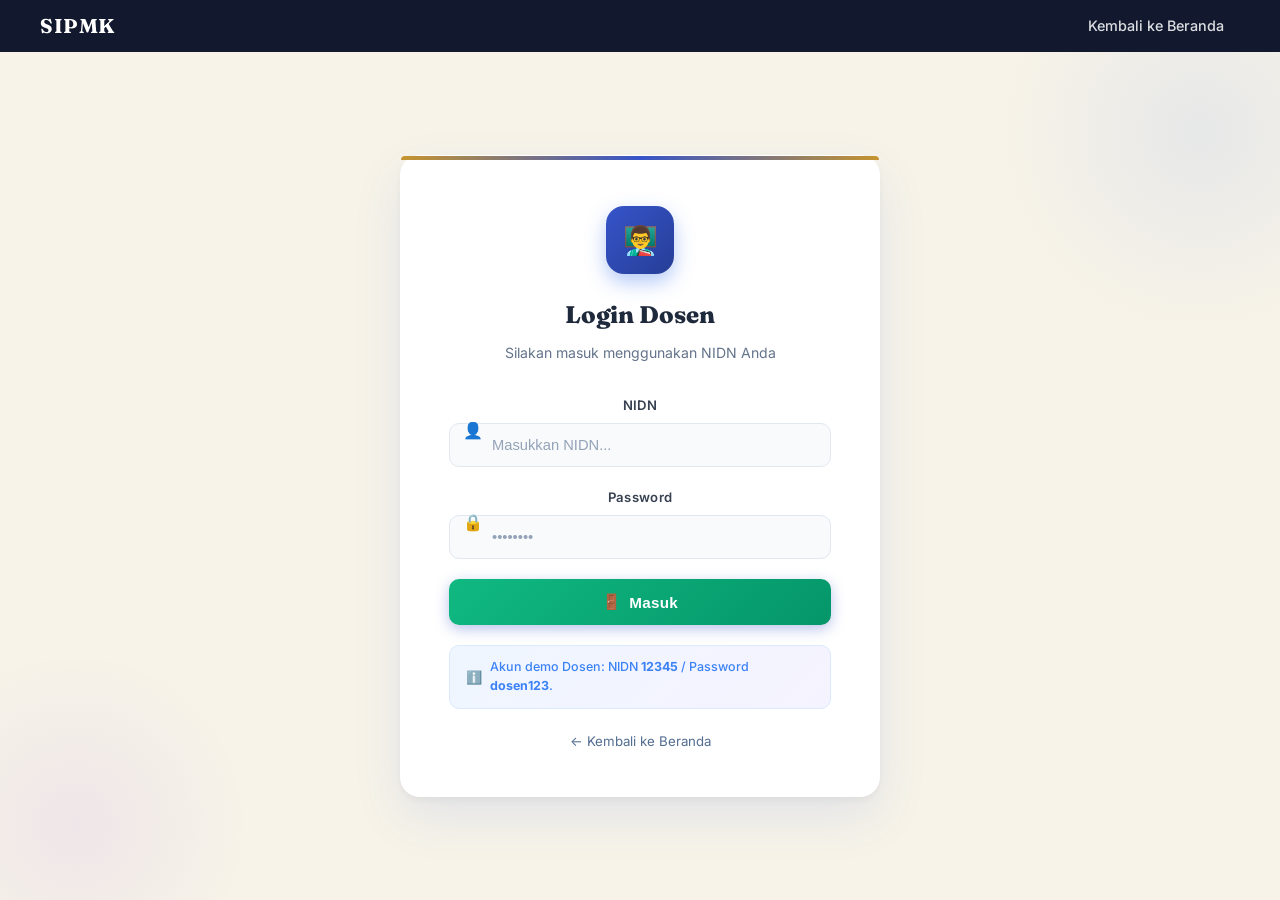
==== commit e356b7f4: "DIBUAT ANGGI CUY" ====
--- a/dashboard-dosen.html
+++ b/dashboard-dosen.html
@@ -9,6 +9,7 @@
     <link href="https://fonts.googleapis.com/css2?family=Fraunces:opsz,wght@9..144,500;9..144,700;9..144,800&family=Inter:wght@400;500;600;700;800&family=JetBrains+Mono:wght@500;700&display=swap" rel="stylesheet">
     <link rel="stylesheet" href="css/style.css">
 </head>
+
 <body>
     <div class="app-shell">
         <aside class="sidebar">
--- a/css/style.css
+++ b/css/style.css
@@ -1462,7 +1462,6 @@
     background-color: #111827;
     color: #6b7280;
     padding: 14px 0;
-    margin-top: 38px;
 }
 
 
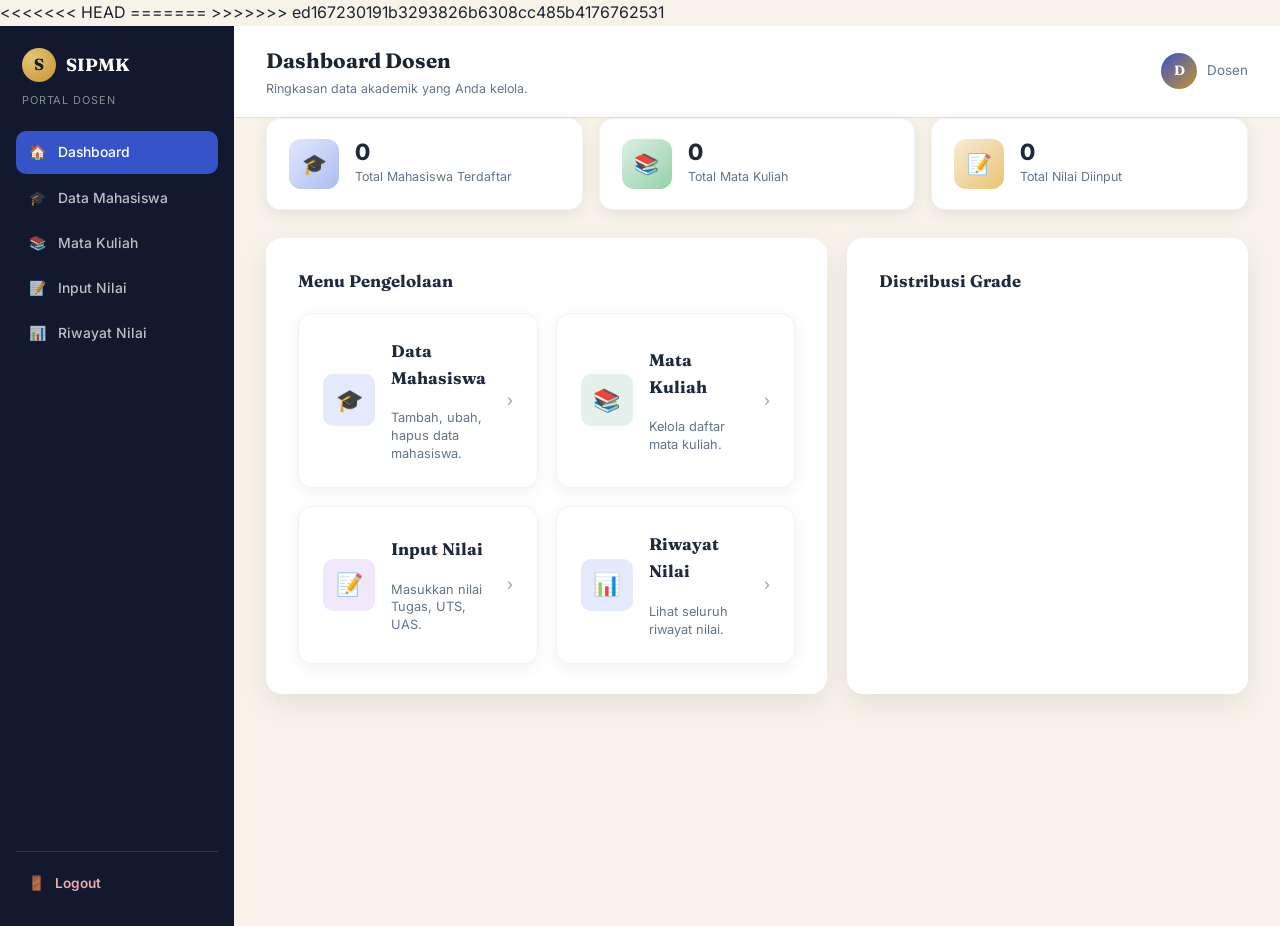
==== commit 8fa12e81: "ANGGIEEEE" ====
--- a/dashboard-dosen.html
+++ b/dashboard-dosen.html
@@ -9,7 +9,10 @@
     <link href="https://fonts.googleapis.com/css2?family=Fraunces:opsz,wght@9..144,500;9..144,700;9..144,800&family=Inter:wght@400;500;600;700;800&family=JetBrains+Mono:wght@500;700&display=swap" rel="stylesheet">
     <link rel="stylesheet" href="css/style.css">
 </head>
+<<<<<<< HEAD
 
+=======
+>>>>>>> ed167230191b3293826b6308cc485b4176762531
 <body>
     <div class="app-shell">
         <aside class="sidebar">
--- a/css/style.css
+++ b/css/style.css
@@ -1462,6 +1462,10 @@
     background-color: #111827;
     color: #6b7280;
     padding: 14px 0;
+<<<<<<< HEAD
+=======
+    margin-top: 38px;
+>>>>>>> ed167230191b3293826b6308cc485b4176762531
 }
 
 
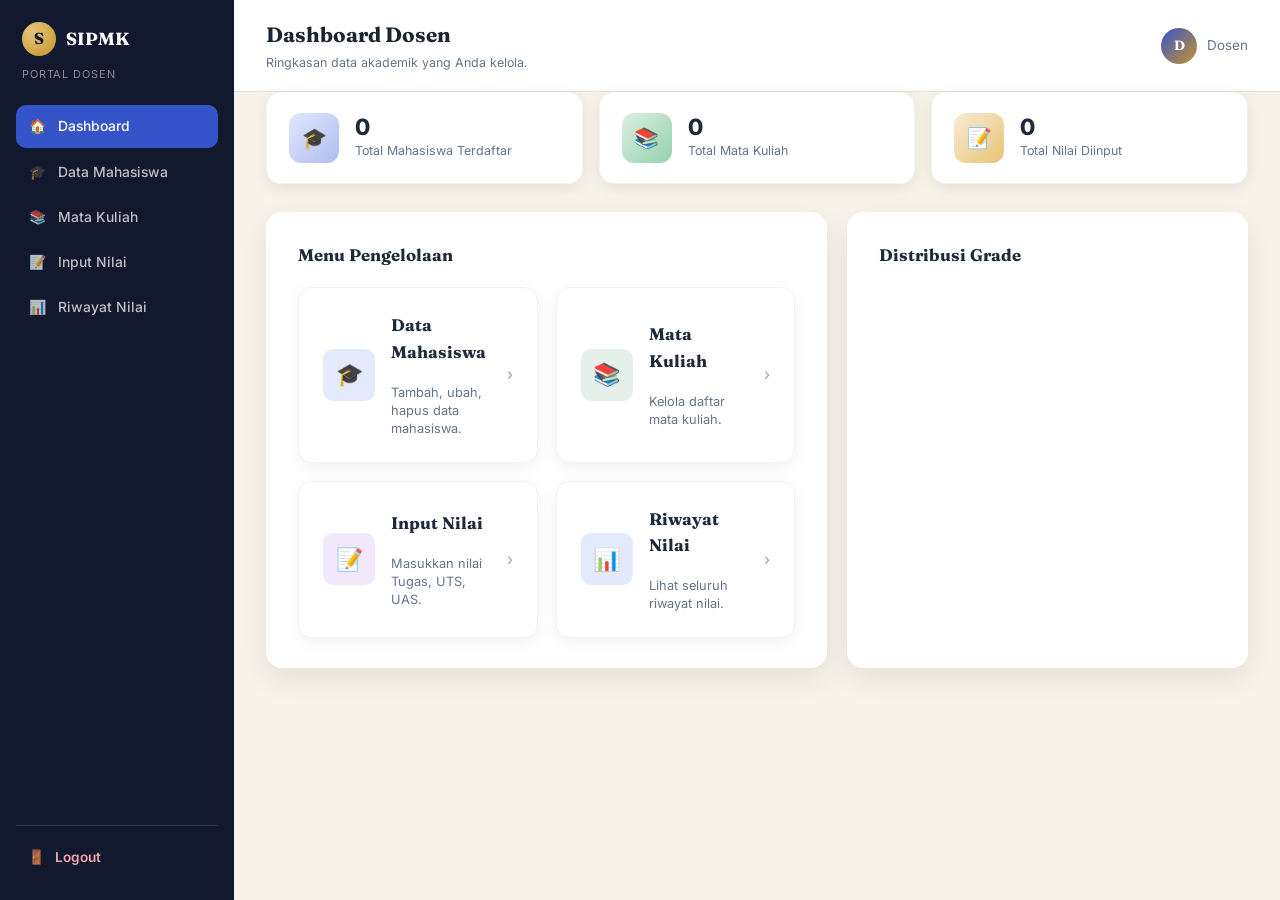
==== commit aac9d1e5: "Bagian Fathur Rizky Ananda" ====
--- a/dashboard-dosen.html
+++ b/dashboard-dosen.html
@@ -9,10 +9,7 @@
     <link href="https://fonts.googleapis.com/css2?family=Fraunces:opsz,wght@9..144,500;9..144,700;9..144,800&family=Inter:wght@400;500;600;700;800&family=JetBrains+Mono:wght@500;700&display=swap" rel="stylesheet">
     <link rel="stylesheet" href="css/style.css">
 </head>
-<<<<<<< HEAD
 
-=======
->>>>>>> ed167230191b3293826b6308cc485b4176762531
 <body>
     <div class="app-shell">
         <aside class="sidebar">
--- a/css/style.css
+++ b/css/style.css
@@ -1462,12 +1462,8 @@
     background-color: #111827;
     color: #6b7280;
     padding: 14px 0;
-<<<<<<< HEAD
-=======
     margin-top: 38px;
->>>>>>> ed167230191b3293826b6308cc485b4176762531
-}
-
+}    
 
 .footer-flex {
     display: flex;
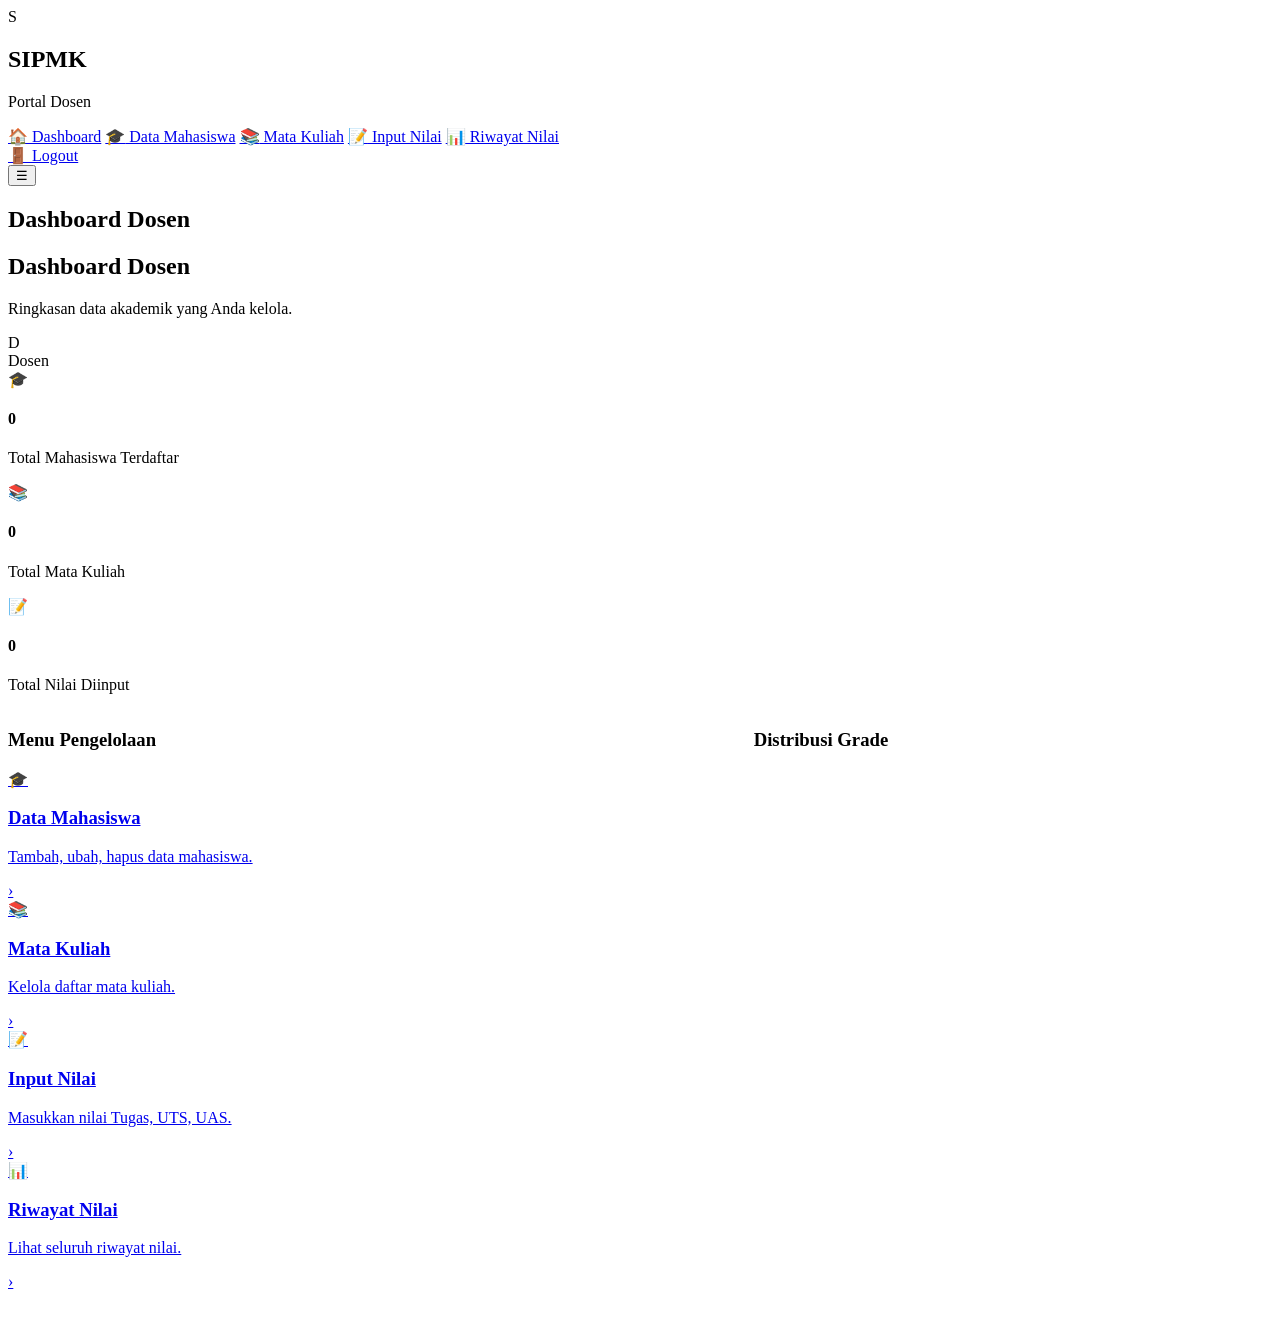
==== commit 4b86bb90: "fathur" ====
--- a/dashboard-dosen.html
+++ b/dashboard-dosen.html
@@ -1,128 +1,127 @@
-<!DOCTYPE html>
-<html lang="id">
-<head>
-    <meta charset="UTF-8">
-    <meta name="viewport" content="width=device-width, initial-scale=1.0">
-    <title>Dashboard Dosen - SIPMK</title>
-    <link rel="preconnect" href="https://fonts.googleapis.com">
-    <link rel="preconnect" href="https://fonts.gstatic.com" crossorigin>
-    <link href="https://fonts.googleapis.com/css2?family=Fraunces:opsz,wght@9..144,500;9..144,700;9..144,800&family=Inter:wght@400;500;600;700;800&family=JetBrains+Mono:wght@500;700&display=swap" rel="stylesheet">
-    <link rel="stylesheet" href="css/style.css">
-</head>
-
-<body>
-    <div class="app-shell">
-        <aside class="sidebar">
-            <div class="sidebar-brand">
-                <span class="seal">S</span>
-                <h1>SIPMK</h1>
-            </div>
-            <p class="sidebar-role">Portal Dosen</p>
-            <nav class="sidebar-nav">
-                <a href="dashboard-dosen.html" class="active"><span class="icon">🏠</span> Dashboard</a>
-                <a href="data-mahasiswa.html"><span class="icon">🎓</span> Data Mahasiswa</a>
-                <a href="matakuliah.html"><span class="icon">📚</span> Mata Kuliah</a>
-                <a href="input-nilai.html"><span class="icon">📝</span> Input Nilai</a>
-                <a href="riwayat.html"><span class="icon">📊</span> Riwayat Nilai</a>
-            </nav>
-            <div class="sidebar-foot">
-                <a href="#" onclick="logout('login-dosen.html')"><span class="icon">🚪</span> Logout</a>
-            </div>
-        </aside>
-        <div class="sidebar-backdrop"></div>
-
-        <main class="app-main">
-            <div class="mobile-topbar">
-                <button id="sidebarOpen" type="button">☰</button>
-                <h2>Dashboard Dosen</h2>
-            </div>
-
-            <div class="topbar">
-                <div>
-                    <h2>Dashboard Dosen</h2>
-                    <p>Ringkasan data akademik yang Anda kelola.</p>
-                </div>
-                <div class="topbar-user">
-                    <div class="avatar">D</div>
-                    <span>Dosen</span>
-                </div>
-            </div>
-
-            <div class="app-content">
-                <div class="summary-cards">
-                    <div class="summary-card">
-                        <div class="summary-icon blue">🎓</div>
-                        <div class="summary-info">
-                            <h4 id="statMahasiswa">0</h4>
-                            <p>Total Mahasiswa Terdaftar</p>
-                        </div>
-                    </div>
-                    <div class="summary-card">
-                        <div class="summary-icon green">📚</div>
-                        <div class="summary-info">
-                            <h4 id="statMK">0</h4>
-                            <p>Total Mata Kuliah</p>
-                        </div>
-                    </div>
-                    <div class="summary-card">
-                        <div class="summary-icon orange">📝</div>
-                        <div class="summary-info">
-                            <h4 id="statNilai">0</h4>
-                            <p>Total Nilai Diinput</p>
-                        </div>
-                    </div>
-                </div>
-
-                <div style="display:grid; grid-template-columns: 1.4fr 1fr; gap:20px; margin-bottom:28px;" class="dosen-grid">
-                    <div class="panel" style="margin-top:0;">
-                        <h3>Menu Pengelolaan</h3>
-                        <div class="quick-links" style="margin-bottom:0;">
-                            <a href="data-mahasiswa.html" class="link-card">
-                                <div class="card-icon-wrap blue-light">🎓</div>
-                                <div class="card-text">
-                                    <h3>Data Mahasiswa</h3>
-                                    <p>Tambah, ubah, hapus data mahasiswa.</p>
-                                </div>
-                                <span class="card-arrow">›</span>
-                            </a>
-                            <a href="matakuliah.html" class="link-card">
-                                <div class="card-icon-wrap green-light">📚</div>
-                                <div class="card-text">
-                                    <h3>Mata Kuliah</h3>
-                                    <p>Kelola daftar mata kuliah.</p>
-                                </div>
-                                <span class="card-arrow">›</span>
-                            </a>
-                            <a href="input-nilai.html" class="link-card">
-                                <div class="card-icon-wrap purple-light">📝</div>
-                                <div class="card-text">
-                                    <h3>Input Nilai</h3>
-                                    <p>Masukkan nilai Tugas, UTS, UAS.</p>
-                                </div>
-                                <span class="card-arrow">›</span>
-                            </a>
-                            <a href="riwayat.html" class="link-card">
-                                <div class="card-icon-wrap blue-light">📊</div>
-                                <div class="card-text">
-                                    <h3>Riwayat Nilai</h3>
-                                    <p>Lihat seluruh riwayat nilai.</p>
-                                </div>
-                                <span class="card-arrow">›</span>
-                            </a>
-                        </div>
-                    </div>
-
-                    <div class="panel" style="margin-top:0;">
-                        <h3>Distribusi Grade</h3>
-                        <div class="chart-card" id="gradeChart" style="box-shadow:none; padding:0;"></div>
-                    </div>
-                </div>
-            </div>
-        </main>
-    </div>
-
-    <script src="js/script.js"></script>
-    <script src="js/ui.js"></script>
-    <script src="js/dashboard-dosen.js"></script>
-</body>
-</html>
+<!DOCTYPE html>
+<html lang="id">
+<head>
+    <meta charset="UTF-8">
+    <meta name="viewport" content="width=device-width, initial-scale=1.0">
+    <title>Dashboard Dosen - SIPMK</title>
+    <link rel="preconnect" href="https://fonts.googleapis.com">
+    <link rel="preconnect" href="https://fonts.gstatic.com" crossorigin>
+    <link href="https://fonts.googleapis.com/css2?family=Fraunces:opsz,wght@9..144,500;9..144,700;9..144,800&family=Inter:wght@400;500;600;700;800&family=JetBrains+Mono:wght@500;700&display=swap" rel="stylesheet">
+    <link rel="stylesheet" href="css/style.css">
+</head>
+<body>
+    <div class="app-shell">
+        <aside class="sidebar">
+            <div class="sidebar-brand">
+                <span class="seal">S</span>
+                <h1>SIPMK</h1>
+            </div>
+            <p class="sidebar-role">Portal Dosen</p>
+            <nav class="sidebar-nav">
+                <a href="dashboard-dosen.html" class="active"><span class="icon">🏠</span> Dashboard</a>
+                <a href="data-mahasiswa.html"><span class="icon">🎓</span> Data Mahasiswa</a>
+                <a href="matakuliah.html"><span class="icon">📚</span> Mata Kuliah</a>
+                <a href="input-nilai.html"><span class="icon">📝</span> Input Nilai</a>
+                <a href="riwayat.html"><span class="icon">📊</span> Riwayat Nilai</a>
+            </nav>
+            <div class="sidebar-foot">
+                <a href="#" onclick="logout('login-dosen.html')"><span class="icon">🚪</span> Logout</a>
+            </div>
+        </aside>
+        <div class="sidebar-backdrop"></div>
+
+        <main class="app-main">
+            <div class="mobile-topbar">
+                <button id="sidebarOpen" type="button">☰</button>
+                <h2>Dashboard Dosen</h2>
+            </div>
+
+            <div class="topbar">
+                <div>
+                    <h2>Dashboard Dosen</h2>
+                    <p>Ringkasan data akademik yang Anda kelola.</p>
+                </div>
+                <div class="topbar-user">
+                    <div class="avatar">D</div>
+                    <span>Dosen</span>
+                </div>
+            </div>
+
+            <div class="app-content">
+                <div class="summary-cards">
+                    <div class="summary-card">
+                        <div class="summary-icon blue">🎓</div>
+                        <div class="summary-info">
+                            <h4 id="statMahasiswa">0</h4>
+                            <p>Total Mahasiswa Terdaftar</p>
+                        </div>
+                    </div>
+                    <div class="summary-card">
+                        <div class="summary-icon green">📚</div>
+                        <div class="summary-info">
+                            <h4 id="statMK">0</h4>
+                            <p>Total Mata Kuliah</p>
+                        </div>
+                    </div>
+                    <div class="summary-card">
+                        <div class="summary-icon orange">📝</div>
+                        <div class="summary-info">
+                            <h4 id="statNilai">0</h4>
+                            <p>Total Nilai Diinput</p>
+                        </div>
+                    </div>
+                </div>
+
+                <div style="display:grid; grid-template-columns: 1.4fr 1fr; gap:20px; margin-bottom:28px;" class="dosen-grid">
+                    <div class="panel" style="margin-top:0;">
+                        <h3>Menu Pengelolaan</h3>
+                        <div class="quick-links" style="margin-bottom:0;">
+                            <a href="data-mahasiswa.html" class="link-card">
+                                <div class="card-icon-wrap blue-light">🎓</div>
+                                <div class="card-text">
+                                    <h3>Data Mahasiswa</h3>
+                                    <p>Tambah, ubah, hapus data mahasiswa.</p>
+                                </div>
+                                <span class="card-arrow">›</span>
+                            </a>
+                            <a href="matakuliah.html" class="link-card">
+                                <div class="card-icon-wrap green-light">📚</div>
+                                <div class="card-text">
+                                    <h3>Mata Kuliah</h3>
+                                    <p>Kelola daftar mata kuliah.</p>
+                                </div>
+                                <span class="card-arrow">›</span>
+                            </a>
+                            <a href="input-nilai.html" class="link-card">
+                                <div class="card-icon-wrap purple-light">📝</div>
+                                <div class="card-text">
+                                    <h3>Input Nilai</h3>
+                                    <p>Masukkan nilai Tugas, UTS, UAS.</p>
+                                </div>
+                                <span class="card-arrow">›</span>
+                            </a>
+                            <a href="riwayat.html" class="link-card">
+                                <div class="card-icon-wrap blue-light">📊</div>
+                                <div class="card-text">
+                                    <h3>Riwayat Nilai</h3>
+                                    <p>Lihat seluruh riwayat nilai.</p>
+                                </div>
+                                <span class="card-arrow">›</span>
+                            </a>
+                        </div>
+                    </div>
+
+                    <div class="panel" style="margin-top:0;">
+                        <h3>Distribusi Grade</h3>
+                        <div class="chart-card" id="gradeChart" style="box-shadow:none; padding:0;"></div>
+                    </div>
+                </div>
+            </div>
+        </main>
+    </div>
+
+    <script src="js/script.js"></script>
+    <script src="js/ui.js"></script>
+    <script src="js/dashboard-dosen.js"></script>
+</body>
+</html>
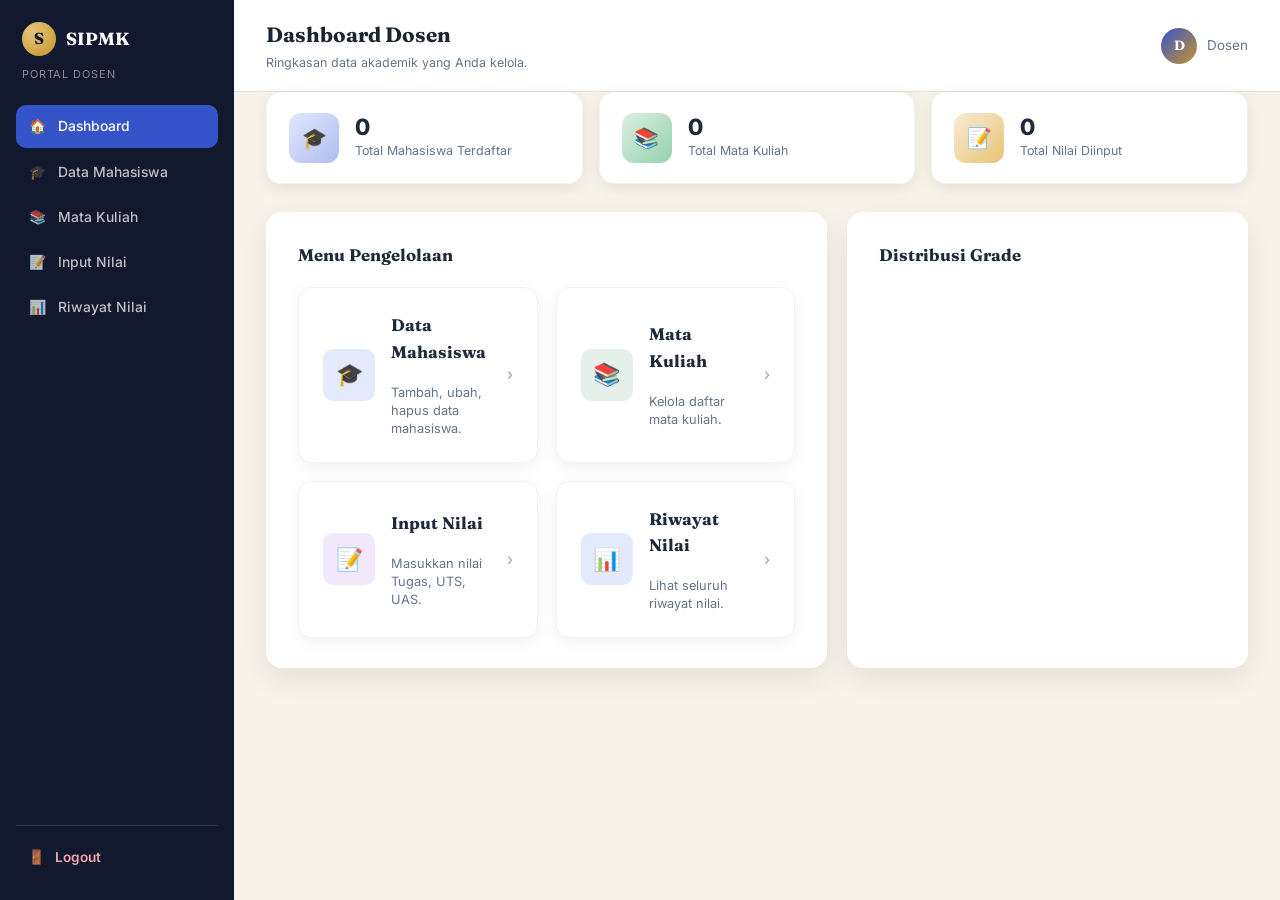
==== commit 08462ca9: "Fathur" ====
--- a/dashboard-dosen.html
+++ b/dashboard-dosen.html
@@ -1,127 +1,127 @@
-<!DOCTYPE html>
-<html lang="id">
-<head>
-    <meta charset="UTF-8">
-    <meta name="viewport" content="width=device-width, initial-scale=1.0">
-    <title>Dashboard Dosen - SIPMK</title>
-    <link rel="preconnect" href="https://fonts.googleapis.com">
-    <link rel="preconnect" href="https://fonts.gstatic.com" crossorigin>
-    <link href="https://fonts.googleapis.com/css2?family=Fraunces:opsz,wght@9..144,500;9..144,700;9..144,800&family=Inter:wght@400;500;600;700;800&family=JetBrains+Mono:wght@500;700&display=swap" rel="stylesheet">
-    <link rel="stylesheet" href="css/style.css">
-</head>
-<body>
-    <div class="app-shell">
-        <aside class="sidebar">
-            <div class="sidebar-brand">
-                <span class="seal">S</span>
-                <h1>SIPMK</h1>
-            </div>
-            <p class="sidebar-role">Portal Dosen</p>
-            <nav class="sidebar-nav">
-                <a href="dashboard-dosen.html" class="active"><span class="icon">🏠</span> Dashboard</a>
-                <a href="data-mahasiswa.html"><span class="icon">🎓</span> Data Mahasiswa</a>
-                <a href="matakuliah.html"><span class="icon">📚</span> Mata Kuliah</a>
-                <a href="input-nilai.html"><span class="icon">📝</span> Input Nilai</a>
-                <a href="riwayat.html"><span class="icon">📊</span> Riwayat Nilai</a>
-            </nav>
-            <div class="sidebar-foot">
-                <a href="#" onclick="logout('login-dosen.html')"><span class="icon">🚪</span> Logout</a>
-            </div>
-        </aside>
-        <div class="sidebar-backdrop"></div>
-
-        <main class="app-main">
-            <div class="mobile-topbar">
-                <button id="sidebarOpen" type="button">☰</button>
-                <h2>Dashboard Dosen</h2>
-            </div>
-
-            <div class="topbar">
-                <div>
-                    <h2>Dashboard Dosen</h2>
-                    <p>Ringkasan data akademik yang Anda kelola.</p>
-                </div>
-                <div class="topbar-user">
-                    <div class="avatar">D</div>
-                    <span>Dosen</span>
-                </div>
-            </div>
-
-            <div class="app-content">
-                <div class="summary-cards">
-                    <div class="summary-card">
-                        <div class="summary-icon blue">🎓</div>
-                        <div class="summary-info">
-                            <h4 id="statMahasiswa">0</h4>
-                            <p>Total Mahasiswa Terdaftar</p>
-                        </div>
-                    </div>
-                    <div class="summary-card">
-                        <div class="summary-icon green">📚</div>
-                        <div class="summary-info">
-                            <h4 id="statMK">0</h4>
-                            <p>Total Mata Kuliah</p>
-                        </div>
-                    </div>
-                    <div class="summary-card">
-                        <div class="summary-icon orange">📝</div>
-                        <div class="summary-info">
-                            <h4 id="statNilai">0</h4>
-                            <p>Total Nilai Diinput</p>
-                        </div>
-                    </div>
-                </div>
-
-                <div style="display:grid; grid-template-columns: 1.4fr 1fr; gap:20px; margin-bottom:28px;" class="dosen-grid">
-                    <div class="panel" style="margin-top:0;">
-                        <h3>Menu Pengelolaan</h3>
-                        <div class="quick-links" style="margin-bottom:0;">
-                            <a href="data-mahasiswa.html" class="link-card">
-                                <div class="card-icon-wrap blue-light">🎓</div>
-                                <div class="card-text">
-                                    <h3>Data Mahasiswa</h3>
-                                    <p>Tambah, ubah, hapus data mahasiswa.</p>
-                                </div>
-                                <span class="card-arrow">›</span>
-                            </a>
-                            <a href="matakuliah.html" class="link-card">
-                                <div class="card-icon-wrap green-light">📚</div>
-                                <div class="card-text">
-                                    <h3>Mata Kuliah</h3>
-                                    <p>Kelola daftar mata kuliah.</p>
-                                </div>
-                                <span class="card-arrow">›</span>
-                            </a>
-                            <a href="input-nilai.html" class="link-card">
-                                <div class="card-icon-wrap purple-light">📝</div>
-                                <div class="card-text">
-                                    <h3>Input Nilai</h3>
-                                    <p>Masukkan nilai Tugas, UTS, UAS.</p>
-                                </div>
-                                <span class="card-arrow">›</span>
-                            </a>
-                            <a href="riwayat.html" class="link-card">
-                                <div class="card-icon-wrap blue-light">📊</div>
-                                <div class="card-text">
-                                    <h3>Riwayat Nilai</h3>
-                                    <p>Lihat seluruh riwayat nilai.</p>
-                                </div>
-                                <span class="card-arrow">›</span>
-                            </a>
-                        </div>
-                    </div>
-
-                    <div class="panel" style="margin-top:0;">
-                        <h3>Distribusi Grade</h3>
-                        <div class="chart-card" id="gradeChart" style="box-shadow:none; padding:0;"></div>
-                    </div>
-                </div>
-            </div>
-        </main>
-    </div>
-
-    <script src="js/script.js"></script>
-    <script src="js/ui.js"></script>
-    <script src="js/dashboard-dosen.js"></script>
-</body>
-</html>
+<!DOCTYPE html>
+<html lang="id">
+<head>
+    <meta charset="UTF-8">
+    <meta name="viewport" content="width=device-width, initial-scale=1.0">
+    <title>Dashboard Dosen - SIPMK</title>
+    <link rel="preconnect" href="https://fonts.googleapis.com">
+    <link rel="preconnect" href="https://fonts.gstatic.com" crossorigin>
+    <link href="https://fonts.googleapis.com/css2?family=Fraunces:opsz,wght@9..144,500;9..144,700;9..144,800&family=Inter:wght@400;500;600;700;800&family=JetBrains+Mono:wght@500;700&display=swap" rel="stylesheet">
+    <link rel="stylesheet" href="css/style.css">
+</head>
+<body>
+    <div class="app-shell">
+        <aside class="sidebar">
+            <div class="sidebar-brand">
+                <span class="seal">S</span>
+                <h1>SIPMK</h1>
+            </div>
+            <p class="sidebar-role">Portal Dosen</p>
+            <nav class="sidebar-nav">
+                <a href="dashboard-dosen.html" class="active"><span class="icon">🏠</span> Dashboard</a>
+                <a href="data-mahasiswa.html"><span class="icon">🎓</span> Data Mahasiswa</a>
+                <a href="matakuliah.html"><span class="icon">📚</span> Mata Kuliah</a>
+                <a href="input-nilai.html"><span class="icon">📝</span> Input Nilai</a>
+                <a href="riwayat.html"><span class="icon">📊</span> Riwayat Nilai</a>
+            </nav>
+            <div class="sidebar-foot">
+                <a href="#" onclick="logout('login-dosen.html')"><span class="icon">🚪</span> Logout</a>
+            </div>
+        </aside>
+        <div class="sidebar-backdrop"></div>
+
+        <main class="app-main">
+            <div class="mobile-topbar">
+                <button id="sidebarOpen" type="button">☰</button>
+                <h2>Dashboard Dosen</h2>
+            </div>
+
+            <div class="topbar">
+                <div>
+                    <h2>Dashboard Dosen</h2>
+                    <p>Ringkasan data akademik yang Anda kelola.</p>
+                </div>
+                <div class="topbar-user">
+                    <div class="avatar">D</div>
+                    <span>Dosen</span>
+                </div>
+            </div>
+
+            <div class="app-content">
+                <div class="summary-cards">
+                    <div class="summary-card">
+                        <div class="summary-icon blue">🎓</div>
+                        <div class="summary-info">
+                            <h4 id="statMahasiswa">0</h4>
+                            <p>Total Mahasiswa Terdaftar</p>
+                        </div>
+                    </div>
+                    <div class="summary-card">
+                        <div class="summary-icon green">📚</div>
+                        <div class="summary-info">
+                            <h4 id="statMK">0</h4>
+                            <p>Total Mata Kuliah</p>
+                        </div>
+                    </div>
+                    <div class="summary-card">
+                        <div class="summary-icon orange">📝</div>
+                        <div class="summary-info">
+                            <h4 id="statNilai">0</h4>
+                            <p>Total Nilai Diinput</p>
+                        </div>
+                    </div>
+                </div>
+
+                <div style="display:grid; grid-template-columns: 1.4fr 1fr; gap:20px; margin-bottom:28px;" class="dosen-grid">
+                    <div class="panel" style="margin-top:0;">
+                        <h3>Menu Pengelolaan</h3>
+                        <div class="quick-links" style="margin-bottom:0;">
+                            <a href="data-mahasiswa.html" class="link-card">
+                                <div class="card-icon-wrap blue-light">🎓</div>
+                                <div class="card-text">
+                                    <h3>Data Mahasiswa</h3>
+                                    <p>Tambah, ubah, hapus data mahasiswa.</p>
+                                </div>
+                                <span class="card-arrow">›</span>
+                            </a>
+                            <a href="matakuliah.html" class="link-card">
+                                <div class="card-icon-wrap green-light">📚</div>
+                                <div class="card-text">
+                                    <h3>Mata Kuliah</h3>
+                                    <p>Kelola daftar mata kuliah.</p>
+                                </div>
+                                <span class="card-arrow">›</span>
+                            </a>
+                            <a href="input-nilai.html" class="link-card">
+                                <div class="card-icon-wrap purple-light">📝</div>
+                                <div class="card-text">
+                                    <h3>Input Nilai</h3>
+                                    <p>Masukkan nilai Tugas, UTS, UAS.</p>
+                                </div>
+                                <span class="card-arrow">›</span>
+                            </a>
+                            <a href="riwayat.html" class="link-card">
+                                <div class="card-icon-wrap blue-light">📊</div>
+                                <div class="card-text">
+                                    <h3>Riwayat Nilai</h3>
+                                    <p>Lihat seluruh riwayat nilai.</p>
+                                </div>
+                                <span class="card-arrow">›</span>
+                            </a>
+                        </div>
+                    </div>
+
+                    <div class="panel" style="margin-top:0;">
+                        <h3>Distribusi Grade</h3>
+                        <div class="chart-card" id="gradeChart" style="box-shadow:none; padding:0;"></div>
+                    </div>
+                </div>
+            </div>
+        </main>
+    </div>
+
+    <script src="js/script.js"></script>
+    <script src="js/ui.js"></script>
+    <script src="js/dashboard-dosen.js"></script>
+</body>
+</html>
--- a/css/style.css
+++ b/css/style.css
@@ -0,0 +1,2250 @@
+/* Reset & General */
+* {
+    margin: 0;
+    padding: 0;
+    box-sizing: border-box;
+}
+
+body {
+    font-family: 'Segoe UI', Arial, sans-serif;
+    background-color: #f1f5f9;
+    color: #1e293b;
+    line-height: 1.6;
+    scroll-behavior: smooth;
+    min-height: 100vh;
+}
+
+.container {
+    max-width: 1280px;
+    margin: auto;
+    padding: 0 40px;
+}
+
+/* ===== HEADER ===== */
+header {
+    background-color: #1a2340;
+    color: white;
+    padding: 0;
+    position: sticky;
+    top: 0;
+    z-index: 1000;
+    height: 52px;
+    display: flex;
+    align-items: center;
+}
+
+.header-flex {
+    display: flex;
+    justify-content: space-between;
+    align-items: center;
+    width: 100%;
+}
+
+.logo h1 {
+    font-size: 1.25rem;
+    font-weight: 700;
+    color: white;
+    letter-spacing: 0.5px;
+}
+
+nav ul {
+    list-style: none;
+    display: flex;
+    align-items: center;
+    gap: 8px;
+}
+
+nav ul li a {
+    color: rgba(255, 255, 255, 0.85);
+    text-decoration: none;
+    font-size: 0.9rem;
+    font-weight: 500;
+    padding: 6px 16px;
+    border-radius: 20px;
+    transition: 0.2s;
+}
+
+nav ul li a:hover {
+    color: white;
+    background: rgba(255, 255, 255, 0.1);
+}
+
+nav ul li a.active {
+    background: #2563eb;
+    color: white;
+    border-radius: 20px;
+    padding: 6px 18px;
+}
+
+/* Garis Hr */
+hr{
+    border:none;
+    height:1px;
+    background: linear-gradient(to right, transparent, #94a3b8, transparent);
+    margin: 0;
+}
+
+/* ===== HERO ===== */
+.hero {
+    background:
+        radial-gradient(ellipse at 0% 0%, #212945 0%, transparent 50%),
+        radial-gradient(ellipse at 100% 100%, #212945 0%, transparent 50%),
+        radial-gradient(ellipse at 100% 0%, #212945 0%, transparent 45%),
+        radial-gradient(ellipse at 0% 100%, #212945 0%, transparent 45%), #212945
+}
+
+.hero::before {
+    content: '';
+    position: absolute;
+    inset: 0;
+    background:
+        radial-gradient(ellipse at 60% 50%, rgba(59, 130, 246, 0.15) 0%, transparent 60%),
+        radial-gradient(ellipse at 20% 80%, rgba(30, 58, 138, 0.3) 0%, transparent 50%);
+}
+
+/* Geometric diagonal lines like reference */
+.hero::after {
+    content: '';
+    position: absolute;
+    top: -50%;
+    right: 0;
+    width: 55%;
+    height: 200%;
+    background: linear-gradient(135deg, transparent 40%, rgba(255, 255, 255, 0.03) 40%, rgba(255, 255, 255, 0.03) 50%, transparent 50%),
+        linear-gradient(135deg, transparent 55%, rgba(255, 255, 255, 0.02) 55%, rgba(255, 255, 255, 0.02) 65%, transparent 65%);
+    pointer-events: none;
+}
+
+.hero-overlay {
+    position: relative;
+    z-index: 2;
+    padding: 55px 0 70px;
+    min-height: 320px;
+    display: flex;
+    align-items: center;
+}
+
+.hero-layout {
+    display: flex;
+    align-items: center;
+    justify-content: space-between;
+    width: 100%;
+}
+
+.hero-content {
+    color: white;
+    max-width: 520px;
+}
+
+.hero-content .subtitle {
+    font-size: 1rem;
+    font-weight: 400;
+    color: rgba(255, 255, 255, 0.8);
+    margin-bottom: 4px;
+}
+
+.hero-content h2 {
+    font-size: 2.6rem;
+    font-weight: 800;
+    margin-bottom: 12px;
+    line-height: 1.15;
+    color: white;
+}
+
+.hero-content .desc {
+    font-size: 0.95rem;
+    color: rgba(255, 255, 255, 0.75);
+    margin-bottom: 28px;
+}
+
+/* ===== HERO BANNER HASIL ===== */
+.hasil-hero {
+    background:
+        radial-gradient(ellipse at 0% 0%, #7e859c 0%, transparent 50%),
+        radial-gradient(ellipse at 100% 100%, #55628f 0%, transparent 50%),
+        #303d6a;
+    padding: 36px 0 50px;
+    position: relative;
+    overflow: hidden;
+}
+
+.hasil-hero::after {
+    content: '';
+    position: absolute;
+    inset: 0;
+    background: radial-gradient(ellipse at 60% 50%, rgba(100, 140, 255, 0.15) 0%, transparent 65%);
+    pointer-events: none;
+}
+
+.hasil-hero-inner {
+    position: relative;
+    z-index: 2;
+    display: flex;
+    align-items: center;
+    justify-content: space-between;
+}
+
+.hasil-hero-left h2 {
+    font-size: 1.7rem;
+    font-weight: 800;
+    color: white;
+    margin-bottom: 4px;
+}
+
+.hasil-hero-left p {
+    font-size: 0.88rem;
+    color: rgba(255, 255, 255, 0.7);
+}
+
+/* desain bagian semester */
+.semester-badge {
+    display: inline-flex;
+    align-items: center;
+    gap: 6px;
+    background: rgba(255, 255, 255, 0.15);
+    border: 1px solid rgba(255, 255, 255, 0.25);
+    color: white;
+    font-size: 0.82rem;
+    font-weight: 600;
+    padding: 6px 14px;
+    border-radius: 20px;
+    backdrop-filter: blur(8px);
+}
+
+ /* ===== SUMMARY CARDS ===== */
+.summary-cards {
+    display: grid;
+    grid-template-columns: repeat(3, 1fr);
+    gap: 16px;
+    margin-top: -28px;
+    position: relative;
+    z-index: 10;
+    margin-bottom: 28px;
+}
+
+.summary-card {
+    background: white;
+    border-radius: 14px;
+    padding: 20px 22px;
+    display: flex;
+    align-items: center;
+    gap: 16px;
+    box-shadow: 0 4px 16px rgba(0, 0, 0, 0.08);
+    border: 1px solid #f0f4f8;
+    transition: 0.2s;
+}
+
+.summary-card:hover {
+    transform: translateY(-3px);
+    box-shadow: 0 8px 24px rgba(0, 0, 0, 0.1);
+}
+
+.summary-icon {
+    width: 50px;
+    height: 50px;
+    border-radius: 12px;
+    display: flex;
+    align-items: center;
+    justify-content: center;
+    font-size: 20px;
+    flex-shrink: 0;
+}
+
+.summary-icon.blue {
+    background: linear-gradient(135deg, #dbeafe, #93c5fd);
+}
+
+.summary-icon.green {
+    background: linear-gradient(135deg, #dcfce7, #6ee7b7);
+}
+
+.summary-icon.orange {
+    background: linear-gradient(135deg, #fef3c7, #fcd34d);
+}
+
+.summary-info h4 {
+    font-size: 1.4rem;
+    font-weight: 800;
+    color: #1e293b;
+    line-height: 1;
+    margin-bottom: 3px;
+}
+
+.summary-info p {
+    font-size: 0.78rem;
+    color: #64748b;
+}
+
+.btn-action {
+    display: inline-flex;
+    align-items: center;
+    gap: 8px;
+    background-color: #2563eb;
+    color: white;
+    padding: 11px 24px;
+    border-radius: 6px;
+    text-decoration: none;
+    font-weight: 600;
+    font-size: 0.9rem;
+    transition: 0.2s;
+}
+
+.btn-action:hover {
+    background-color: #1d4ed8;
+    transform: translateY(-1px);
+}
+
+/* Hero Illustration (laptop mockup area) */
+/* ILUSTRASI LAPTOP */
+.illustration {
+    position: relative;
+    width: 480px;
+    height: 300px;
+}
+
+.laptop {
+    position: absolute;
+    right: 30px;
+    bottom: 30px;
+    width: 310px;
+}
+
+.laptop-lid {
+    width: 280px;
+    height: 185px;
+    background: #c8d3eb;
+    border-radius: 12px 12px 0 0;
+    padding: 6px;
+    margin-left: 15px;
+    box-shadow: 4px -4px 20px rgba(0, 0, 0, 0.25);
+}
+
+.laptop-screen {
+    width: 100%;
+    height: 100%;
+    background: white;
+    border-radius: 8px 8px 0 0;
+    overflow: hidden;
+    padding: 12px 14px;
+}
+
+.screen-header {
+    display: flex;
+    justify-content: space-between;
+    font-size: 9.5px;
+    font-weight: 700;
+    color: #374151;
+    border-bottom: 1.5px solid #e5e7eb;
+    padding-bottom: 7px;
+    margin-bottom: 9px;
+}
+
+.screen-header span:first-child {
+    flex: 1.4;
+}
+
+.screen-header span:nth-child(2) {
+    flex: 1;
+    text-align: center;
+}
+
+.screen-header span:last-child {
+    flex: 0.8;
+    text-align: right;
+}
+
+.screen-rows {
+    display: flex;
+    flex-direction: column;
+    gap: 8px;
+}
+
+.screen-row {
+    display: flex;
+    align-items: center;
+    justify-content: space-between;
+}
+
+.row-bar {
+    flex: 1;
+    height: 9px;
+    background: #eef0f5;
+    border-radius: 5px;
+    margin-right: 12px;
+}
+
+.grade {
+    font-size: 8.5px;
+    font-weight: 800;
+    color: white;
+    padding: 2px 6px;
+    border-radius: 4px;
+    min-width: 22px;
+    text-align: center;
+}
+
+.grade.a {
+    background: #10b981;
+}
+
+.grade.bplus {
+    background: #3b82f6;
+}
+
+.grade.aminus {
+    background: #f59e0b;
+}
+
+.grade.b {
+    background: #ef4444;
+}
+
+.window-dots {
+    display: flex;
+    gap: 4px;
+    margin-bottom: 8px;
+}
+
+.dot {
+    width: 6px;
+    height: 6px;
+    border-radius: 50%;
+    background: #d1d5db;
+}
+
+.laptop-base {
+    width: 310px;
+    height: 14px;
+    background: linear-gradient(to bottom, #b0bcdc, #8898c4);
+    border-radius: 0 0 6px 6px;
+}
+
+.laptop-foot {
+    width: 310px;
+    height: 6px;
+    background: linear-gradient(to bottom, #7080b0, #5a6a9a);
+    border-radius: 0 0 8px 8px;
+}
+
+.cap-group {
+    position: absolute;
+    left: 10px;
+    bottom: 50px;
+}
+
+.cap-wrapper {
+    position: relative;
+    width: 110px;
+    height: 80px;
+}
+
+.cap-board {
+    position: absolute;
+    top: 0;
+    left: 50%;
+    transform: translateX(-50%);
+    width: 110px;
+    height: 18px;
+    background: linear-gradient(135deg, #1a2a5e, #243580);
+    border-radius: 3px;
+    box-shadow: 0 4px 12px rgba(0, 0, 0, 0.35);
+    z-index: 3;
+}
+
+.cap-board::after {
+    content: '';
+    position: absolute;
+    bottom: -5px;
+    left: 50%;
+    transform: translateX(-50%);
+    border-left: 8px solid transparent;
+    border-right: 8px solid transparent;
+    border-top: 6px solid #1a2a5e;
+}
+
+.cap-dome {
+    position: absolute;
+    top: 16px;
+    left: 50%;
+    transform: translateX(-50%);
+    width: 72px;
+    height: 42px;
+    background: linear-gradient(160deg, #243580, #1a2a5e);
+    border-radius: 6px 6px 10px 10px;
+    z-index: 2;
+}
+
+.tassel-base {
+    position: absolute;
+    top: 6px;
+    right: 14px;
+    width: 8px;
+    height: 8px;
+    background: #d4a017;
+    border-radius: 50%;
+    z-index: 4;
+}
+
+.tassel-string {
+    position: absolute;
+    top: 10px;
+    right: 17px;
+    width: 2px;
+    height: 35px;
+    background: linear-gradient(to bottom, #d4a017, #b8860b);
+    z-index: 4;
+}
+
+.tassel-end {
+    position: absolute;
+    top: 44px;
+    right: 10px;
+    display: flex;
+    gap: 2px;
+    z-index: 4;
+}
+
+.tassel-end span {
+    display: block;
+    width: 2px;
+    height: 10px;
+    background: #d4a017;
+    border-radius: 1px;
+}
+
+.book-bottom {
+    width: 100px;
+    height: 14px;
+    background: linear-gradient(to right, #1e3a7a, #2a4fa0);
+    border-radius: 3px;
+    position: absolute;
+    bottom: 0;
+    left: 0;
+    box-shadow: 0 4px 10px rgba(0, 0, 0, 0.3);
+}
+
+.book-top {
+    width: 90px;
+    height: 14px;
+    background: linear-gradient(to right, #243f8a, #3058b8);
+    border-radius: 3px;
+    position: absolute;
+    bottom: 14px;
+    left: 5px;
+}
+
+.diploma {
+    position: absolute;
+    bottom: -4px;
+    left: 50%;
+    transform: translateX(-50%);
+    width: 70px;
+    height: 18px;
+    background: #f0e6c8;
+    border-radius: 10px;
+    border: 1.5px solid #d4c090;
+}
+
+.plant-group {
+    position: absolute;
+    right: 0;
+    bottom: 28px;
+}
+
+.pot {
+    width: 40px;
+    height: 30px;
+    background: linear-gradient(to bottom, #e8e0d0, #d4c9b0);
+    border-radius: 0 0 8px 8px;
+    margin: 0 auto;
+    position: relative;
+}
+
+.pot::before {
+    content: '';
+    position: absolute;
+    top: -5px;
+    left: -4px;
+    width: 48px;
+    height: 10px;
+    background: #c8bda0;
+    border-radius: 4px;
+}
+
+.stem {
+    width: 3px;
+    height: 35px;
+    background: #4a7c3f;
+    margin: 0 auto;
+    border-radius: 2px;
+}
+
+.leaves {
+    position: relative;
+    width: 80px;
+    height: 60px;
+    margin: 0 auto;
+}
+
+.leaf {
+    position: absolute;
+    border-radius: 50% 0 50% 0;
+}
+
+.shadow-laptop {
+    position: absolute;
+    bottom: 24px;
+    right: 28px;
+    width: 300px;
+    height: 10px;
+    background: rgba(0, 0, 0, 0.2);
+    border-radius: 50%;
+    filter: blur(6px);
+}
+
+.shadow-cap {
+    position: absolute;
+    bottom: 44px;
+    left: 8px;
+    width: 110px;
+    height: 8px;
+    background: rgba(0, 0, 0, 0.18);
+    border-radius: 50%;
+    filter: blur(5px);
+}
+
+.shadow-plant {
+    position: absolute;
+    bottom: 22px;
+    right: 0;
+    width: 70px;
+    height: 7px;
+    background: rgba(0, 0, 0, 0.15);
+    border-radius: 50%;
+    filter: blur(5px);
+}
+
+.laptop-screen .screen-header {
+    display: flex;
+    justify-content: space-between;
+    font-size: 11px;
+    font-weight: 600;
+    color: #374151;
+    border-bottom: 1px solid #e5e7eb;
+    padding-bottom: 8px;
+    margin-bottom: 10px;
+}
+
+.screen-rows {
+    display: flex;
+    flex-direction: column;
+    gap: 7px;
+}
+
+.screen-row {
+    display: flex;
+    justify-content: space-between;
+    align-items: center;
+}
+
+
+/* ===== CARDS GRID (overlapping hero) ===== */
+.cards-section {
+    background: #f1f5f9;
+    padding: 0;
+    position: relative;
+    z-index: 10;
+}
+
+.cards-grid {
+    display: grid;
+    grid-template-columns: repeat(3, 1fr);
+    gap: 0;
+    margin-top: -30px;
+    position: relative;
+    z-index: 10;
+    background: transparent;
+    padding: 0 40px;
+    max-width: 1280px;
+    margin-left: auto;
+    margin-right: auto;
+}
+
+.card {
+    background: white;
+    padding: 28px 30px;
+    border-radius: 0;
+    box-shadow: 0 2px 12px rgba(0, 0, 0, 0.08);
+    display: flex;
+    align-items: center;
+    gap: 18px;
+    cursor: pointer;
+    transition: 0.2s;
+    border-right: 1px solid #f0f0f0;
+    position: relative;
+}
+
+.card:first-child {
+    border-radius: 10px 0 0 10px;
+}
+
+.card:last-child {
+    border-radius: 0 10px 10px 0;
+    border-right: none;
+}
+
+.card:hover {
+    background: #fafbff;
+}
+
+.card-icon-wrap {
+    width: 52px;
+    height: 52px;
+    border-radius: 10px;
+    display: flex;
+    align-items: center;
+    justify-content: center;
+    font-size: 22px;
+    flex-shrink: 0;
+}
+
+.card-icon-wrap.blue-light {
+    background: #dbeafe;
+}
+
+.card-icon-wrap.green-light {
+    background: #dcfce7;
+}
+
+.card-icon-wrap.purple-light {
+    background: #ede9fe;
+}
+
+.card-text h3 {
+    font-size: 1rem;
+    font-weight: 700;
+    color: #1e293b;
+    margin-bottom: 4px;
+}
+
+.card-text p {
+    font-size: 0.8rem;
+    color: #64748b;
+    line-height: 1.4;
+}
+
+.card-arrow {
+    margin-left: auto;
+    color: #94a3b8;
+    font-size: 1rem;
+    flex-shrink: 0;
+}
+
+/* ===== STEPS SECTION ===== */
+.steps-section {
+    background: #f1f5f9;
+    padding: 50px 0 40px;
+}
+
+.section-title {
+    font-size: 1.15rem;
+    font-weight: 700;
+    color: #1e293b;
+    margin-bottom: 6px;
+    position: relative;
+    display: inline-block;
+}
+
+.section-title::after {
+    content: '';
+    position: absolute;
+    bottom: -6px;
+    left: 0;
+    width: 36px;
+    height: 3px;
+    background: #2563eb;
+    border-radius: 2px;
+}
+
+.steps-modern {
+    display: grid;
+    grid-template-columns: 1fr 80px 1fr 80px 1fr;
+    align-items: center;
+    gap: 0;
+    margin-top: 28px;
+}
+
+.step-modern {
+    background: white;
+    border-radius: 10px;
+    padding: 22px 20px;
+    display: flex;
+    align-items: center;
+    gap: 16px;
+    border: 1px solid #e8ecf0;
+    box-shadow: 0 2px 8px rgba(0, 0, 0, 0.04);
+    position: relative;
+}
+
+.icon-circle {
+    width: 54px;
+    height: 54px;
+    border-radius: 50%;
+    display: flex;
+    align-items: center;
+    justify-content: center;
+    font-size: 22px;
+    flex-shrink: 0;
+}
+
+.icon-circle.blue {
+    background: linear-gradient(135deg, #bfdbfe, #60a5fa);
+}
+
+.icon-circle.green {
+    background: linear-gradient(135deg, #bbf7d0, #34d399);
+}
+
+.icon-circle.purple {
+    background: linear-gradient(135deg, #ddd6fe, #a78bfa);
+}
+
+.step-text {
+    flex: 1;
+}
+
+.badge {
+    display: inline-flex;
+    align-items: center;
+    justify-content: center;
+    width: 22px;
+    height: 22px;
+    border-radius: 50%;
+    font-size: 11px;
+    font-weight: 700;
+    color: white;
+    margin-bottom: 4px;
+}
+
+.badge.blue {
+    background: linear-gradient(135deg, #2563eb, #60a5fa);
+}
+
+.badge.green {
+    background: linear-gradient(135deg, #16a34a, #34d399);
+}
+
+.badge.purple {
+    background: linear-gradient(135deg, #7c3aed, #a78bfa);
+}
+
+.step-text h3 {
+    font-size: 0.95rem;
+    font-weight: 700;
+    color: #1e293b;
+    margin-bottom: 3px;
+}
+
+.step-text p {
+    font-size: 0.78rem;
+    color: #64748b;
+    line-height: 1.4;
+}
+
+/* Connector */
+.connector {
+    display: flex;
+    align-items: center;
+    justify-content: center;
+    position: relative;
+    height: 2px;
+}
+
+.connector::before {
+    content: "";
+    position: absolute;
+    width: 100%;
+    height: 2px;
+    background: repeating-linear-gradient(to right,
+            #cbd5e1, #cbd5e1 5px,
+            transparent 5px, transparent 10px);
+}
+
+.circle-arrow {
+    width: 30px;
+    height: 30px;
+    background: white;
+    border-radius: 50%;
+    border: 1px solid #e2e8f0;
+    display: flex;
+    align-items: center;
+    justify-content: center;
+    font-size: 13px;
+    color: #475569;
+    z-index: 2;
+    box-shadow: 0 1px 4px rgba(0, 0, 0, 0.08);
+}
+
+/* ===== INFO / STATS SECTION ===== */
+.info-section {
+    background: #f1f5f9;
+    padding: 20px 0 50px;
+}
+
+.info-grid {
+    display: grid;
+    grid-template-columns: repeat(3, 1fr);
+    gap: 20px;
+}
+
+.info-box {
+    background: white;
+    border-radius: 12px;
+    padding: 28px 30px;
+    display: flex;
+    align-items: center;
+    gap: 20px;
+    box-shadow: 0 2px 8px rgba(0, 0, 0, 0.05);
+    border: 1px solid #e8ecf0;
+    position: relative;
+    overflow: hidden;
+}
+
+.info-icon {
+    width: 58px;
+    height: 58px;
+    border-radius: 50%;
+    display: flex;
+    align-items: center;
+    justify-content: center;
+    font-size: 24px;
+    flex-shrink: 0;
+    color: white;
+}
+
+.info-icon.blue {
+    background: linear-gradient(135deg, #1d4ed8, #3b82f6);
+    box-shadow: 0 4px 14px rgba(37, 99, 235, 0.4);
+}
+
+.info-icon.green {
+    background: linear-gradient(135deg, #15803d, #22c55e);
+    box-shadow: 0 4px 14px rgba(22, 163, 74, 0.4);
+}
+
+.info-icon.purple {
+    background: linear-gradient(135deg, #6d28d9, #a855f7);
+    box-shadow: 0 4px 14px rgba(124, 58, 237, 0.4);
+}
+
+.info-content h3 {
+    font-size: 2rem;
+    font-weight: 800;
+    line-height: 1;
+    margin-bottom: 2px;
+}
+
+.info-content h3.blue-text {
+    background: linear-gradient(135deg, #1d4ed8, #3b82f6);
+    -webkit-background-clip: text;
+    -webkit-text-fill-color: transparent;
+    background-clip: text;
+}
+
+.info-content h3.green-text {
+    background: linear-gradient(135deg, #15803d, #22c55e);
+    -webkit-background-clip: text;
+    -webkit-text-fill-color: transparent;
+    background-clip: text;
+}
+
+.info-content h3.purple-text {
+    background: linear-gradient(135deg, #6d28d9, #a855f7);
+    -webkit-background-clip: text;
+    -webkit-text-fill-color: transparent;
+    background-clip: text;
+}
+
+.info-content .info-label {
+    font-size: 0.85rem;
+    font-weight: 600;
+    color: #374151;
+}
+
+.info-content .info-sub {
+    font-size: 0.75rem;
+    color: #94a3b8;
+}
+
+/* ===== FORM SECTION ===== */
+.form-section {
+    display: flex;
+    justify-content: center;
+    align-items: center;
+    min-height: calc(100vh - 52px);
+    padding: 40px 20px;
+    position: relative;
+    overflow: hidden;
+}
+
+/* ===== CARD BARU ===== */
+.form-card {
+    background: white;
+    padding: 50px 48px 44px;
+    border-radius: 20px;
+    width: 100%;
+    max-width: 480px;
+    box-shadow:
+        0 4px 6px rgba(0,0,0,0.04),
+        0 20px 50px rgba(37,99,235,0.10);
+    position: relative;
+    z-index: 2;
+    border: 1px solid rgba(255,255,255,0.8);
+    text-align: center;
+}
+
+/* Garis aksen atas card */
+.form-card::before {
+    content: '';
+    position: absolute;
+    top: 0;
+    left: 0;
+    right: 0;
+    height: 4px;
+    background: linear-gradient(90deg, #2563eb, #7c3aed, #3b82f6);
+    border-radius: 20px 20px 0 0;
+}
+
+.form-card h2 {
+    font-size: 1.5rem;
+    font-weight: 800;
+    color: #1e293b;
+    margin-bottom: 8px;
+    text-align: center;
+}
+
+.form-card p {
+    font-size: 0.88rem;
+    color: #64748b;
+    margin-bottom: 32px;
+    text-align: center;
+    line-height: 1.5;
+}
+
+
+/* Background dekorasi lingkaran */
+.form-section::before {
+    content: '';
+    position: absolute;
+    top: -120px;
+    right: -120px;
+    width: 400px;
+    height: 400px;
+    background: radial-gradient(circle, rgba(37,99,235,0.08) 0%, transparent 70%);
+    border-radius: 50%;
+    pointer-events: none;
+}
+
+.form-section::after {
+    content: '';
+    position: absolute;
+    bottom: -100px;
+    left: -100px;
+    width: 350px;
+    height: 350px;
+    background: radial-gradient(circle, rgba(124,58,237,0.07) 0%, transparent 70%);
+    border-radius: 50%;
+    pointer-events: none;
+}
+
+/* Icon di atas judul */
+.form-icon{
+    width: 68px;
+    height: 68px;
+    background: linear-gradient(135deg, #2563eb, #7c3aed);
+    border-radius: 18px;
+    display: flex;
+    align-items: center;
+    justify-content: center;
+    font-size: 28px;
+    margin: 0 auto 22px;
+    box-shadow: 0 8px 20px rgba(37,99,235,0.35);
+}
+/* Label input */
+.form-label{
+    display: block;
+    font-size: 0.82rem;
+    font-weight: 600;
+    color: #374151;
+    margin-bottom: 7px;
+    letter-spacing: 0.3px;
+}
+
+ /* Input field baru */
+ .form-group {
+    margin-bottom: 20px;
+    position: relative;
+}
+
+.input-icon {
+    position: absolute;
+    left: 14px;
+    top: 50%;
+    transform: translateY(-50%);
+    font-size: 16px;
+    color: #94a3b8;
+    pointer-events: none;
+}
+
+.form-group input {
+    width: 100%;
+    padding: 13px 14px 13px 42px;
+    border: 1.5px solid #e2e8f0;
+    border-radius: 10px;
+    outline: none;
+    font-size: 0.92rem;
+    color: #1e293b;
+    background: #f8fafc;
+    transition: 0.2s;
+}
+
+.form-group input:focus {
+    border-color: #2563eb;
+    background: white;
+    box-shadow: 0 0 0 3px rgba(37,99,235,0.12);
+}
+
+.form-group input::placeholder {
+    color: #94a3b8;
+}
+
+/* Tombol Submit */
+.btn-submit {
+    width: 100%;
+    padding: 14px;
+    background: linear-gradient(135deg, #2563eb, #1d4ed8);
+    color: white;
+    border: none;
+    border-radius: 10px;
+    cursor: pointer;
+    font-weight: 700;
+    font-size: 0.95rem;
+    letter-spacing: 0.3px;
+    transition: 0.25s;
+    box-shadow: 0 4px 14px rgba(37,99,235,0.35);
+    margin-top: 4px;
+    display: flex;
+    align-items: center;
+    justify-content: center;
+    gap: 8px;
+}
+
+.btn-submit:hover {
+    background: linear-gradient(135deg, #1d4ed8, #1e40af);
+    transform: translateY(-2px);
+    box-shadow: 0 8px 20px rgba(37,99,235,0.45);
+}
+
+.btn-submit:active {
+    transform: translateY(0);
+}
+
+/* Link balik dari hasil */
+.back-btn {
+    display: inline-flex;
+    align-items: center;
+    gap: 8px;
+    background: rgb(255, 255, 255);
+    color: rgba(0, 0, 0, 0.795);
+    padding: 10px 20px;
+    border-radius: 10px;
+    text-decoration: none;
+    font-size: 0.85rem;
+    font-weight: 600;
+    border: 1px solid #e2e8f0;
+    transition: 0.2s;
+    box-shadow: 0 2px 6px rgba(0, 0, 0, 0.05);
+}
+
+.back-btn:hover {
+    background: #f8faff;
+    border-color: #2563eb;
+    color: #2563eb;
+    transform: translateX(-3px);
+}
+
+
+/* Link balik ke beranda */
+.back-link {
+    display: flex;
+    align-items: center;
+    justify-content: center;
+    gap: 6px;
+    margin-top: 22px;
+    font-size: 0.83rem;
+    color: #536d91;
+    text-decoration: none;
+    transition: 0.2s;
+}
+
+.back-link:hover {
+    color: #2563eb;
+}
+
+/* Badge info di bawah form */
+.form-badge {
+    display: flex;
+    align-items: center;
+    gap: 8px;
+    background: linear-gradient(135deg, #eff6ff, #f5f3ff);
+    border: 1px solid #dbeafe;
+    border-radius: 10px;
+    padding: 12px 16px;
+    margin-top: 20px;
+}
+
+.form-badge span {
+    font-size: 13px;
+}
+
+.form-badge p {
+    font-size: 0.78rem;
+    color: #3b82f6;
+    margin: 0;
+    font-weight: 500;
+    text-align: left;
+}
+
+/* ===== TABLE ===== */
+.hasil-penilaian {
+    padding: 60px 0;
+}
+
+.styled-table {
+    width: 100%;
+    border-collapse: collapse;
+    background: white;
+    box-shadow: 0 0 20px rgba(0, 0, 0, 0.05);
+    border-radius: 10px;
+    overflow: hidden;
+}
+
+.styled-table thead tr {
+    background-color: #1a2340;
+    color: white;
+    text-align: left;
+}
+
+.styled-table th,
+.styled-table td {
+    padding: 15px 20px;
+    font-size: 0.9rem;
+}
+
+.styled-table tbody tr {
+    border-bottom: 1px solid #f0f0f0;
+    transition: 0.15s;
+}
+
+.styled-table tbody tr:hover {
+    background: #f8fafc;
+}
+
+/* Edit Bagian Status */
+.status-lulus {
+    display: inline-flex;
+    align-items: center;
+    gap: 5px;
+    background: linear-gradient(135deg, #d1fae5, #a7f3d0);
+    color: #065f46;
+    padding: 5px 14px;
+    border-radius: 20px;
+    font-size: 0.78rem;
+    font-weight: 700;
+    border: 1px solid #6ee7b7;
+}
+
+.status-ulang {
+    display: inline-flex;
+    align-items: center;
+    gap: 5px;
+    background: linear-gradient(135deg, #fee2e2, #fecaca);
+    color: #991b1b;
+    padding: 5px 14px;
+    border-radius: 20px;
+    font-size: 0.78rem;
+    font-weight: 700;
+    border: 1px solid #fca5a5;
+}
+
+/* Nilai bar visual */
+.nilai-cell {
+    display: flex;
+    align-items: center;
+    gap: 10px;
+}
+
+.nilai-bar-bg {
+    width: 60px;
+    height: 6px;
+    background: #e5e7eb;
+    border-radius: 3px;
+    overflow: hidden;
+}
+
+.nilai-bar-fill {
+    height: 100%;
+    border-radius: 3px;
+}
+
+.nilai-bar-fill.tinggi {
+    background: linear-gradient(90deg, #10b981, #34d399);
+}
+
+.nilai-bar-fill.sedang {
+    background: linear-gradient(90deg, #3b82f6, #60a5fa);
+    }
+
+.nilai-bar-fill.rendah {
+    background: linear-gradient(90deg, #ef4444, #f87171);
+}
+
+/* ===== IDENTITAS CARD ===== */
+.identitas-card {
+    background: white;
+    border-radius: 16px;
+    padding: 0;
+    margin-bottom: 24px;
+    box-shadow: 0 2px 12px rgba(0, 0, 0, 0.06);
+    border: 1px solid #e8ecf4;
+    overflow: hidden;
+}
+
+.identitas-header {
+    background: linear-gradient(135deg, #46568b, #36486e);
+    padding: 14px 24px;
+    display: flex;
+    align-items: center;
+    gap: 10px;
+}
+
+.identitas-header h3 {
+    color: white;
+    font-size: 0.92rem;
+    font-weight: 700;
+}
+
+.identitas-header span {
+    font-size: 18px;
+}
+
+.identitas-body {
+    padding: 20px 24px;
+    display: grid;
+    grid-template-columns: repeat(2, 1fr);
+    gap: 14px 30px;
+}
+
+.identitas-item {
+    display: flex;
+    flex-direction: column;
+    gap: 3px;
+}
+
+.identitas-item .label {
+    font-size: 0.72rem;
+    font-weight: 600;
+    color: #94a3b8;
+    text-transform: uppercase;
+    letter-spacing: 0.5px;
+}
+
+.identitas-item .value {
+    font-size: 0.9rem;
+    font-weight: 600;
+    color: #1e293b;
+}
+
+/* ===== TABEL Edit ===== */
+.table-wrapper {
+    background: white;
+    border-radius: 16px;
+    overflow: hidden;
+    box-shadow: 0 2px 12px rgba(0, 0, 0, 0.06);
+    border: 1px solid #e8ecf4;
+}
+
+.table-top {
+    padding: 18px 24px;
+    display: flex;
+    align-items: center;
+    justify-content: space-between;
+    border-bottom: 1px solid #f1f5f9;
+}
+
+.table-top h3 {
+    font-size: 0.95rem;
+    font-weight: 700;
+    color: #1e293b;
+    display: flex;
+    align-items: center;
+    gap: 8px;
+}
+
+.total-sks {
+    font-size: 0.8rem;
+    color: #64748b;
+    background: #f1f5f9;
+    padding: 5px 12px;
+    border-radius: 20px;
+    font-weight: 500;
+}
+
+
+
+.styled-table thead tr {
+    background: linear-gradient(135deg, #38435f, #425070);
+    color: white;
+    text-align: left;
+}
+
+.styled-table th {
+    padding: 14px 20px;
+    font-size: 0.82rem;
+    font-weight: 700;
+    letter-spacing: 0.3px;
+}
+
+.styled-table td {
+    padding: 15px 20px;
+    font-size: 0.88rem;
+    color: #374151;
+    border-bottom: 1px solid #f1f5f9;
+}
+
+.styled-table tbody tr:last-child td {
+    border-bottom: none;
+}
+
+.styled-table tbody tr:hover {
+    background: #f8faff;
+}
+
+/* Huruf grade warna */
+.huruf-a {
+    color: #059669;
+    font-weight: 800;
+    font-size: 1rem;
+}
+
+.huruf-bplus {
+    color: #2563eb;
+    font-weight: 800;
+    font-size: 1rem;
+}
+
+.huruf-b {
+    color: #7c3aed;
+    font-weight: 800;
+    font-size: 1rem;
+}
+
+.huruf-d {
+    color: #dc2626;
+    font-weight: 800;
+    font-size: 1rem;
+}
+
+
+
+/* ===== FOOTER ===== */
+footer {
+    background-color: #111827;
+    color: #6b7280;
+    padding: 14px 0;
+    margin-top: 38px;
+}
+
+
+.footer-flex {
+    display: flex;
+    justify-content: center;
+    align-items: center;
+    text-align: center;
+    flex-direction: column;
+    font-size: 0.82rem;
+}
+
+.footer-left p {
+    margin-bottom: 4px;
+}
+
+.hasil-footer {
+    margin-top: 28px;
+    display: flex;
+    align-items: center;
+    justify-content: space-between;
+    padding: 16px 0;
+}
+
+/* ===== ACTIVE STATE SAAT DIKLIK ===== */
+
+/* Card aktif */
+.card {
+    cursor: pointer;
+    transition: 0.6s;
+}
+
+.card.active {
+    background: linear-gradient(135deg, #1e40af 0%, #2563eb 50%, #3b82f6 100%);
+    box-shadow: 0 8px 25px rgba(37, 99, 235, 0.4);
+    border-right-color: transparent;
+}
+
+.card.active .card-text h3 {
+    color: white;
+}
+
+.card.active .card-text p {
+    color: rgba(255, 255, 255, 0.8);
+}
+
+.card.active .card-arrow {
+    color: white;
+}
+
+.card.active .card-icon-wrap {
+    background: rgba(255, 255, 255, 0.25) !important;
+}
+
+/* Card icon gradient */
+.card-icon-wrap.blue-light {
+    background: linear-gradient(135deg, #bfdbfe, #93c5fd);
+}
+
+.card-icon-wrap.green-light {
+    background: linear-gradient(135deg, #bbf7d0, #6ee7b7);
+}
+
+.card-icon-wrap.purple-light {
+    background: linear-gradient(135deg, #ddd6fe, #c4b5fd);
+}
+
+/* Step aktif */
+.step-modern {
+    cursor: pointer;
+    transition: 0.25s;
+}
+
+.step-modern.active-blue {
+    background: linear-gradient(135deg, #eff6ff, #dbeafe);
+    border-left: 4px solid #2563eb;
+    box-shadow: 0 6px 20px rgba(37, 99, 235, 0.2);
+}
+
+.step-modern.active-green {
+    background: linear-gradient(135deg, #f0fdf4, #dcfce7);
+    border-left: 4px solid #16a34a;
+    box-shadow: 0 6px 20px rgba(22, 163, 74, 0.2);
+}
+
+.step-modern.active-purple {
+    background: linear-gradient(135deg, #faf5ff, #ede9fe);
+    border-left: 4px solid #7c3aed;
+    box-shadow: 0 6px 20px rgba(124, 58, 237, 0.2);
+}
+
+/* Info box aktif */
+.info-box {
+    cursor: pointer;
+    transition: 0.25s;
+}
+
+.info-box.active-blue {
+    background: linear-gradient(135deg, #eff6ff, #dbeafe);
+    border-left: 4px solid #2563eb;
+    transform: translateY(-4px);
+    box-shadow: 0 12px 30px rgba(37, 99, 235, 0.15);
+}
+
+.info-box.active-green {
+    background: linear-gradient(135deg, #f0fdf4, #dcfce7);
+    border-left: 4px solid #16a34a;
+    transform: translateY(-4px);
+    box-shadow: 0 12px 30px rgba(22, 163, 74, 0.15);
+}
+
+.info-box.active-purple {
+    background: linear-gradient(135deg, #faf5ff, #ede9fe);
+    border-left: 4px solid #7c3aed;
+    transform: translateY(-4px);
+    box-shadow: 0 12px 30px rgba(124, 58, 237, 0.15);
+}
+
+#menu-toggle{
+    display: none;
+}
+
+.nav-toggle{
+    display: none;
+    flex-direction: column;
+    gap: 5px;
+    cursor: pointer;
+}
+
+.nav-toggle span {
+    width: 25px;
+    height: 3px;
+    background: white;
+    border-radius: 2px;
+}
+
+.nav-menu{
+    display: flex;
+    gap: 8px;
+}
+
+/* RESPONSIVE - TABLET */
+@media (max-width: 1024px) {
+    .container {
+        padding: 0 24px;
+    }
+
+    .info-grid {
+        grid-template-columns: 1fr 1fr;
+    }
+
+    .steps-modern {
+        grid-template-columns: 1fr;
+        gap: 16px;
+    }
+
+    .connector {
+        display: none;
+    }
+}
+
+/* RESPONSIVE - MOBILE */
+@media (max-width: 768px) {
+    .header-flex{
+        flex-wrap: wrap;
+    }
+
+    nav {
+        position: relative;
+    }
+
+    .nav-toggle{
+        display: flex;
+        align-items: center;
+    }
+
+    .nav-menu{
+        position: absolute;
+        top: 50px;
+        right: 0;
+        background: #1a2340;
+        flex-direction: column;
+        width: 220px;
+        padding: 10px;
+        border-radius: 10px;
+        display: none;
+    }
+
+    #menu-toggle:checked ~ .nav-menu {
+    display: flex;
+    }
+
+    .hero-layout {
+        flex-direction: column;
+        text-align: center;
+        gap: 30px;
+    }
+
+    .hero-content {
+        max-width: 100%;
+    }
+
+
+    .illustration {
+        width: 100%;
+        height: auto;
+    }
+
+    .laptop {
+        position: relative;
+        width: 90%;
+        margin: auto;
+        right: 0;
+        bottom: 0;
+    }
+
+    .laptop-lid {
+        width: 100%;
+    }
+
+    .laptop-base,
+    .laptop-foot {
+        width: 100%;
+    }
+
+    .nav-menu li {
+        width: 100%;
+    }
+
+    .nav-menu li a {
+        display: block;
+        width: 100%;
+    }
+
+    header {
+        height: auto;
+        padding: 10px 0;
+    }
+
+    .header-flex {
+        flex-direction: row;
+        justify-content: space-between;
+        align-items: center;
+    }
+
+    .info-grid {
+        grid-template-columns: 1fr;
+    }
+
+    .cards-grid {
+        grid-template-columns: 1fr;
+        margin-top: 20px;
+    }
+
+    .summary-cards {
+        grid-template-columns: 1fr;
+    }
+
+    .identitas-body {
+        grid-template-columns: 1fr;
+    }
+
+    .table-wrapper {
+        overflow-x: auto;
+    }
+
+    .styled-table {
+        min-width: 600px;
+    }
+}
+
+/* SMALL MOBILE (HP kecil) */
+@media (max-width: 480px) {
+
+    body {
+        font-size: 14px;
+    }
+
+    .hero-content h2 {
+        font-size: 1.8rem;
+    }
+
+    .info-box {
+        padding: 20px;
+    }
+
+    .form-card {
+        padding: 30px 20px;
+    }
+
+    footer {
+        font-size: 0.7rem;
+        padding: 8px 0;
+    }
+}
+
+/* Animasi */ 
+@keyframes fadeIn { 
+    from { 
+        opacity: 0; 
+        transform: translateY(20px); 
+    } 
+    to { 
+        opacity: 1; 
+        transform: translateY(0); 
+    } 
+} 
+
+.hero { 
+    animation: fadeIn 0.6s ease;  
+} 
+/* =========================================================
+   TAMBAHAN: PANEL CRUD, HUB DASHBOARD, TABEL FORM (Lanjutan Proyek)
+   ========================================================= */
+.page-hero {
+    background:
+        radial-gradient(ellipse at 0% 0%, #212945 0%, transparent 50%),
+        linear-gradient(135deg, #1a2340 0%, #232c4f 100%);
+    padding: 34px 0 70px;
+    color: #fff;
+}
+
+.page-hero h2 { font-size: 1.5rem; font-weight: 800; margin-bottom: 6px; }
+.page-hero p { font-size: 0.85rem; color: rgba(255,255,255,0.75); }
+
+.page-body { padding-bottom: 60px; }
+
+.panel {
+    background: #fff;
+    border-radius: 16px;
+    padding: 30px 32px;
+    box-shadow: 0 10px 30px rgba(0,0,0,0.08);
+    margin-top: -46px;
+    position: relative;
+    z-index: 5;
+    margin-bottom: 26px;
+}
+
+.panel h3 {
+    font-size: 1.05rem;
+    font-weight: 700;
+    color: #1e293b;
+    margin-bottom: 18px;
+}
+
+.field-grid {
+    display: grid;
+    grid-template-columns: repeat(auto-fit, minmax(200px, 1fr));
+    gap: 16px;
+    margin-bottom: 18px;
+}
+
+.field { display: flex; flex-direction: column; gap: 6px; }
+
+.field label {
+    font-size: 0.8rem;
+    font-weight: 600;
+    color: #374151;
+}
+
+.field input, .field select {
+    padding: 11px 13px;
+    border: 1.5px solid #e2e8f0;
+    border-radius: 10px;
+    font-size: 0.9rem;
+    background: #f8fafc;
+    outline: none;
+    transition: 0.2s;
+    color: #1e293b;
+    width: 100%;
+}
+
+.field input:focus, .field select:focus {
+    border-color: #2563eb;
+    background: #fff;
+    box-shadow: 0 0 0 3px rgba(37,99,235,0.12);
+}
+
+.field small { font-size: 0.72rem; color: #94a3b8; }
+
+.panel-actions { display: flex; gap: 10px; flex-wrap: wrap; }
+
+.btn-save, .btn-secondary {
+    padding: 12px 24px;
+    border: none;
+    border-radius: 8px;
+    font-weight: 700;
+    font-size: 0.85rem;
+    cursor: pointer;
+    transition: 0.2s;
+}
+
+.btn-save {
+    background: linear-gradient(135deg, #16a34a, #15803d);
+    color: #fff;
+    box-shadow: 0 4px 14px rgba(22,163,74,0.3);
+}
+.btn-save:hover { transform: translateY(-1px); box-shadow: 0 8px 18px rgba(22,163,74,0.4); }
+
+.btn-secondary { background: #e2e8f0; color: #334155; }
+.btn-secondary:hover { background: #cbd5e1; }
+
+.btn-edit, .btn-delete {
+    border: none;
+    border-radius: 6px;
+    padding: 7px 14px;
+    font-size: 0.78rem;
+    font-weight: 700;
+    cursor: pointer;
+    color: #fff;
+    transition: 0.2s;
+    margin: 2px;
+}
+.btn-edit { background: #2563eb; }
+.btn-edit:hover { background: #1d4ed8; }
+.btn-delete { background: #dc2626; }
+.btn-delete:hover { background: #b91c1c; }
+
+.table-toolbar {
+    display: flex;
+    justify-content: space-between;
+    align-items: center;
+    margin-bottom: 14px;
+    flex-wrap: wrap;
+    gap: 10px;
+}
+.table-toolbar h3 { font-size: 1rem; font-weight: 700; color: #1e293b; margin: 0; }
+
+.pill-count {
+    background: #eff6ff;
+    color: #2563eb;
+    font-size: 0.75rem;
+    font-weight: 700;
+    padding: 4px 12px;
+    border-radius: 20px;
+}
+
+.empty-row td {
+    text-align: center;
+    padding: 34px 10px;
+    color: #94a3b8;
+    font-style: italic;
+}
+
+/* Hub link cards (dashboard dosen & mahasiswa) */
+.quick-links {
+    display: grid;
+    grid-template-columns: repeat(auto-fit, minmax(230px, 1fr));
+    gap: 18px;
+    margin-bottom: 30px;
+}
+
+.link-card {
+    background: #fff;
+    border-radius: 14px;
+    padding: 24px;
+    display: flex;
+    align-items: center;
+    gap: 16px;
+    text-decoration: none;
+    color: inherit;
+    box-shadow: 0 4px 16px rgba(0,0,0,0.06);
+    border: 1px solid #f0f4f8;
+    transition: 0.2s;
+}
+.link-card:hover {
+    transform: translateY(-3px);
+    box-shadow: 0 8px 22px rgba(0,0,0,0.1);
+    border-color: #2563eb;
+}
+
+.welcome-name { color: #93c5fd; font-weight: 700; }
+
+@media (max-width: 768px) {
+    .panel { padding: 22px 18px; margin-top: -34px; }
+    .field-grid { grid-template-columns: 1fr; }
+    .page-hero { padding: 26px 0 56px; }
+}
+
+/* =========================================================================
+   RETEMA VISUAL — "Buku Nilai Digital"
+   Palet: Ink Navy + Gold Seal + Indigo (selaras dengan ilustrasi toga di
+   beranda yang sudah memakai navy #1a2a5e & emas #d4a017)
+   Tipografi: Fraunces (display/serif) untuk judul, Inter untuk isi,
+   JetBrains Mono untuk data (NIM/kode/grade)
+   ========================================================================= */
+:root {
+    --ink: #12192f;
+    --ink-soft: #1c2747;
+    --parchment: #f7f3e8;
+    --gold: #c6952f;
+    --gold-dark: #a97c22;
+    --indigo: #3654c9;
+    --indigo-dark: #263e97;
+    --sage: #3f7a5c;
+    --sage-dark: #2f5f47;
+    --brick: #b23a48;
+    --brick-dark: #8f2c38;
+    --ink-text: #1c2333;
+    --muted: #64748b;
+    --hairline: #e7e1d3;
+    --font-display: 'Fraunces', Georgia, 'Times New Roman', serif;
+    --font-body: 'Inter', 'Segoe UI', Arial, sans-serif;
+    --font-mono: 'JetBrains Mono', 'Courier New', monospace;
+}
+
+body {
+    background-color: var(--parchment);
+    font-family: var(--font-body);
+    color: var(--ink-text);
+}
+
+h1, h2, h3, .logo h1, .form-card h2, .page-hero h2,
+.hero-content h2, .panel h3, .table-toolbar h3, .card-text h3 {
+    font-family: var(--font-display);
+}
+
+/* ----- Header publik (beranda / login) ----- */
+header { background-color: var(--ink); }
+nav ul li a.active { background: var(--indigo); }
+.hero { background:
+    radial-gradient(ellipse at 0% 0%, var(--ink-soft) 0%, transparent 50%),
+    linear-gradient(135deg, var(--ink) 0%, var(--ink-soft) 100%);
+}
+.semester-badge { border-color: rgba(198,149,47,0.4); }
+
+/* ----- Tombol ----- */
+.btn-submit { background: linear-gradient(135deg, var(--indigo), var(--indigo-dark)); box-shadow: 0 4px 14px rgba(54,84,201,0.35); }
+.btn-submit:hover { background: linear-gradient(135deg, var(--indigo-dark), #1e2f78); box-shadow: 0 8px 20px rgba(54,84,201,0.45); }
+.btn-action { background-color: var(--indigo); }
+.btn-action:hover { background-color: var(--indigo-dark); }
+.btn-save { background: linear-gradient(135deg, var(--sage), var(--sage-dark)); box-shadow: 0 4px 14px rgba(63,122,92,0.3); }
+.btn-save:hover { box-shadow: 0 8px 18px rgba(63,122,92,0.4); }
+.btn-edit { background: var(--indigo); }
+.btn-edit:hover { background: var(--indigo-dark); }
+.btn-delete { background: var(--brick); }
+.btn-delete:hover { background: var(--brick-dark); }
+.form-card::before { background: linear-gradient(90deg, var(--gold), var(--indigo), var(--gold)); }
+.form-icon { background: linear-gradient(135deg, var(--indigo), var(--indigo-dark)) !important; }
+.back-link:hover, .back-btn:hover { color: var(--indigo); border-color: var(--indigo); }
+
+/* ----- Tabel ----- */
+.styled-table thead tr { background-color: var(--ink); }
+.status-lulus { background: linear-gradient(135deg, #dff1e6, #b9dfc6); color: var(--sage-dark); }
+.status-ulang { background: linear-gradient(135deg, #f7dde0, #eab3ba); color: var(--brick-dark); }
+
+/* ----- Kartu ringkasan & ikon ----- */
+.summary-icon.blue { background: linear-gradient(135deg, #e1e7fb, #aebdf2); }
+.summary-icon.green { background: linear-gradient(135deg, #dcefe2, #93d2ab); }
+.summary-icon.orange { background: linear-gradient(135deg, #f8ecd6, #e8c374); }
+.card-icon-wrap.blue-light { background: #e4e9fb; }
+.card-icon-wrap.green-light { background: #e4f0e9; }
+.card-icon-wrap.purple-light { background: #f1e9fb; }
+.link-card:hover { border-color: var(--indigo); }
+
+/* ----- Page hero (halaman internal) — garis ledger tipis ----- */
+.page-hero {
+    background:
+        repeating-linear-gradient(to bottom, transparent 0 39px, rgba(255,255,255,0.045) 39px 40px),
+        radial-gradient(ellipse at 100% 0%, var(--ink-soft) 0%, transparent 55%),
+        linear-gradient(150deg, var(--ink) 0%, var(--ink-soft) 100%);
+}
+.hero-overlay { background: transparent; }
+
+/* ----- Stempel Nilai (Grade Seal) ----- */
+.grade-seal {
+    display: inline-flex;
+    align-items: center;
+    justify-content: center;
+    min-width: 34px;
+    height: 34px;
+    padding: 0 6px;
+    border-radius: 50%;
+    font-family: var(--font-mono);
+    font-weight: 800;
+    font-size: 0.76rem;
+    color: #fff;
+    box-shadow: inset 0 0 0 2px rgba(255,255,255,0.3), 0 2px 6px rgba(0,0,0,0.22);
+}
+.grade-seal.a { background: radial-gradient(circle at 30% 28%, #5aa47a, var(--sage-dark)); }
+.grade-seal.b { background: radial-gradient(circle at 30% 28%, #5c78e6, var(--indigo-dark)); }
+.grade-seal.c { background: radial-gradient(circle at 30% 28%, #e3b355, var(--gold-dark)); }
+.grade-seal.d { background: radial-gradient(circle at 30% 28%, #d1666f, var(--brick-dark)); }
+
+/* ----- Kotak Pencarian Tabel ----- */
+.search-box { position: relative; margin-bottom: 16px; max-width: 340px; }
+.search-box input {
+    width: 100%;
+    padding: 11px 14px 11px 36px;
+    border: 1.5px solid var(--hairline);
+    border-radius: 10px;
+    font-size: 0.86rem;
+    background: #fff;
+    outline: none;
+    color: var(--ink-text);
+    transition: 0.2s;
+}
+.search-box input:focus { border-color: var(--indigo); box-shadow: 0 0 0 3px rgba(54,84,201,0.12); }
+.search-box::before {
+    content: '🔎';
+    position: absolute;
+    left: 12px;
+    top: 50%;
+    transform: translateY(-50%);
+    font-size: 0.8rem;
+    opacity: 0.55;
+}
+
+/* =========================================================================
+   APP SHELL — Sidebar untuk halaman internal (dashboard, CRUD)
+   ========================================================================= */
+.app-shell { display: flex; min-height: 100vh; }
+
+.sidebar {
+    width: 234px;
+    flex-shrink: 0;
+    background: var(--ink);
+    color: #fff;
+    display: flex;
+    flex-direction: column;
+    padding: 22px 16px;
+    position: sticky;
+    top: 0;
+    height: 100vh;
+    overflow-y: auto;
+}
+
+.sidebar-brand { display: flex; align-items: center; gap: 10px; padding: 0 6px 4px; margin-bottom: 4px; }
+.sidebar-brand .seal {
+    width: 34px; height: 34px; border-radius: 50%;
+    background: radial-gradient(circle at 30% 28%, #e6c476, var(--gold));
+    display: flex; align-items: center; justify-content: center;
+    font-family: var(--font-display); font-weight: 700; color: var(--ink); font-size: 1rem;
+    flex-shrink: 0;
+}
+.sidebar-brand h1 { font-size: 1.1rem; font-weight: 700; color: #fff; }
+
+.sidebar-role {
+    font-size: 0.68rem;
+    text-transform: uppercase;
+    letter-spacing: 0.08em;
+    color: rgba(255,255,255,0.5);
+    margin: 2px 0 22px 6px;
+}
+
+.sidebar-nav { display: flex; flex-direction: column; gap: 3px; flex: 1; }
+.sidebar-nav a {
+    display: flex; align-items: center; gap: 12px;
+    color: rgba(255,255,255,0.72);
+    text-decoration: none;
+    padding: 10px 12px;
+    border-radius: 10px;
+    font-size: 0.87rem;
+    font-weight: 500;
+    transition: 0.15s;
+}
+.sidebar-nav a .icon { width: 18px; text-align: center; flex-shrink: 0; }
+.sidebar-nav a:hover { background: rgba(255,255,255,0.07); color: #fff; }
+.sidebar-nav a.active { background: var(--indigo); color: #fff; }
+
+.sidebar-foot { border-top: 1px solid rgba(255,255,255,0.12); padding-top: 12px; margin-top: 10px; }
+.sidebar-foot a {
+    display: flex; align-items: center; gap: 10px;
+    color: #f1a8ae; text-decoration: none;
+    font-size: 0.85rem; font-weight: 600;
+    padding: 9px 12px; border-radius: 10px;
+}
+.sidebar-foot a:hover { background: rgba(255,255,255,0.07); }
+
+.app-main { flex: 1; min-width: 0; display: flex; flex-direction: column; }
+
+.topbar {
+    background: #fff;
+    border-bottom: 1px solid var(--hairline);
+    padding: 18px 32px;
+    display: flex; align-items: center; justify-content: space-between;
+}
+.topbar h2 { font-size: 1.3rem; color: var(--ink-text); font-weight: 700; }
+.topbar p { font-size: 0.78rem; color: var(--muted); margin-top: 2px; }
+.topbar-user { display: flex; align-items: center; gap: 10px; font-size: 0.84rem; color: var(--muted); }
+.topbar-user .avatar {
+    width: 36px; height: 36px; border-radius: 50%;
+    background: linear-gradient(135deg, var(--indigo), var(--gold));
+    color: #fff; display: flex; align-items: center; justify-content: center;
+    font-weight: 700; font-family: var(--font-display);
+}
+
+.app-content { padding: 28px 32px 60px; }
+
+.mobile-topbar { display: none; }
+
+@media (max-width: 900px) {
+    .sidebar {
+        position: fixed; left: -260px; top: 0; height: 100vh; z-index: 300;
+        transition: left 0.25s ease; box-shadow: 0 0 50px rgba(0,0,0,0.45);
+    }
+    .sidebar.open { left: 0; }
+    .topbar { display: none; }
+    .mobile-topbar {
+        display: flex; align-items: center; gap: 14px;
+        background: var(--ink); color: #fff;
+        padding: 14px 18px; position: sticky; top: 0; z-index: 100;
+    }
+    .mobile-topbar button {
+        background: rgba(255,255,255,0.12); border: none; color: #fff;
+        width: 36px; height: 36px; border-radius: 8px; font-size: 1.05rem; cursor: pointer;
+    }
+    .mobile-topbar h2 { font-size: 1.05rem; font-family: var(--font-display); }
+    .sidebar-backdrop { display: none; position: fixed; inset: 0; background: rgba(10,14,28,0.5); z-index: 250; }
+    .sidebar-backdrop.show { display: block; }
+    .app-content { padding: 20px 18px 50px; }
+}
+
+/* =========================================================================
+   TOAST NOTIFICATION
+   ========================================================================= */
+.toast-wrap {
+    position: fixed; top: 20px; right: 20px; z-index: 999;
+    display: flex; flex-direction: column; gap: 10px;
+    max-width: 320px;
+}
+.toast {
+    background: var(--ink); color: #fff;
+    padding: 13px 16px; border-radius: 10px;
+    font-size: 0.84rem; line-height: 1.4;
+    box-shadow: 0 12px 30px rgba(0,0,0,0.25);
+    border-left: 4px solid var(--indigo);
+    animation: toastIn 0.25s ease;
+}
+.toast.success { border-left-color: var(--sage); }
+.toast.error { border-left-color: var(--brick); }
+@keyframes toastIn { from { opacity: 0; transform: translateY(-10px); } to { opacity: 1; transform: translateY(0); } }
+@keyframes toastOut { from { opacity: 1; } to { opacity: 0; transform: translateY(-8px); } }
+.toast.hide { animation: toastOut 0.2s ease forwards; }
+
+/* =========================================================================
+   MODAL KONFIRMASI
+   ========================================================================= */
+.modal-backdrop {
+    position: fixed; inset: 0; background: rgba(15,20,40,0.55);
+    display: flex; align-items: center; justify-content: center;
+    z-index: 998; padding: 20px;
+}
+.modal-box {
+    background: #fff; border-radius: 16px; padding: 28px 26px;
+    max-width: 360px; width: 100%;
+    box-shadow: 0 24px 60px rgba(0,0,0,0.3);
+}
+.modal-box h4 { font-family: var(--font-display); font-size: 1.15rem; margin-bottom: 8px; color: var(--ink-text); }
+.modal-box p { font-size: 0.87rem; color: var(--muted); margin-bottom: 22px; line-height: 1.5; }
+.modal-actions { display: flex; gap: 10px; justify-content: flex-end; }
+.modal-actions button {
+    border: none; border-radius: 8px; padding: 10px 18px;
+    font-weight: 700; font-size: 0.84rem; cursor: pointer; transition: 0.15s;
+}
+.modal-actions .btn-confirm-danger { background: var(--brick); color: #fff; }
+.modal-actions .btn-confirm-danger:hover { background: var(--brick-dark); }
+.modal-actions .btn-confirm-cancel { background: #e2e8f0; color: #334155; }
+.modal-actions .btn-confirm-cancel:hover { background: #cbd5e1; }
+
+/* =========================================================================
+   CHART (Distribusi Grade)
+   ========================================================================= */
+.chart-card {
+    background: #fff; border-radius: 16px; padding: 24px;
+    box-shadow: 0 10px 30px rgba(0,0,0,0.06);
+    display: flex; align-items: center; gap: 26px; flex-wrap: wrap;
+}
+.chart-legend { display: flex; flex-direction: column; gap: 8px; font-size: 0.82rem; flex: 1; min-width: 160px; }
+.chart-legend .row { display: flex; align-items: center; justify-content: space-between; gap: 10px; }
+.chart-legend .label { display: flex; align-items: center; gap: 8px; color: var(--ink-text); }
+.chart-legend i { width: 10px; height: 10px; border-radius: 3px; display: inline-block; flex-shrink: 0; }
+.chart-legend .count { font-family: var(--font-mono); font-weight: 700; color: var(--muted); }
+.chart-empty { color: var(--muted); font-size: 0.85rem; font-style: italic; }
+
+/* Data monospace pada tabel (NIM, kode) */
+.styled-table td:first-child { font-family: var(--font-mono); font-size: 0.85rem; }
+
+@media (max-width: 480px) {
+    h2.hero-content, .form-card h2 { font-size: 1.4rem; }
+}
+
+@media (max-width: 1024px) {
+    .dosen-grid { grid-template-columns: 1fr !important; }
+}
